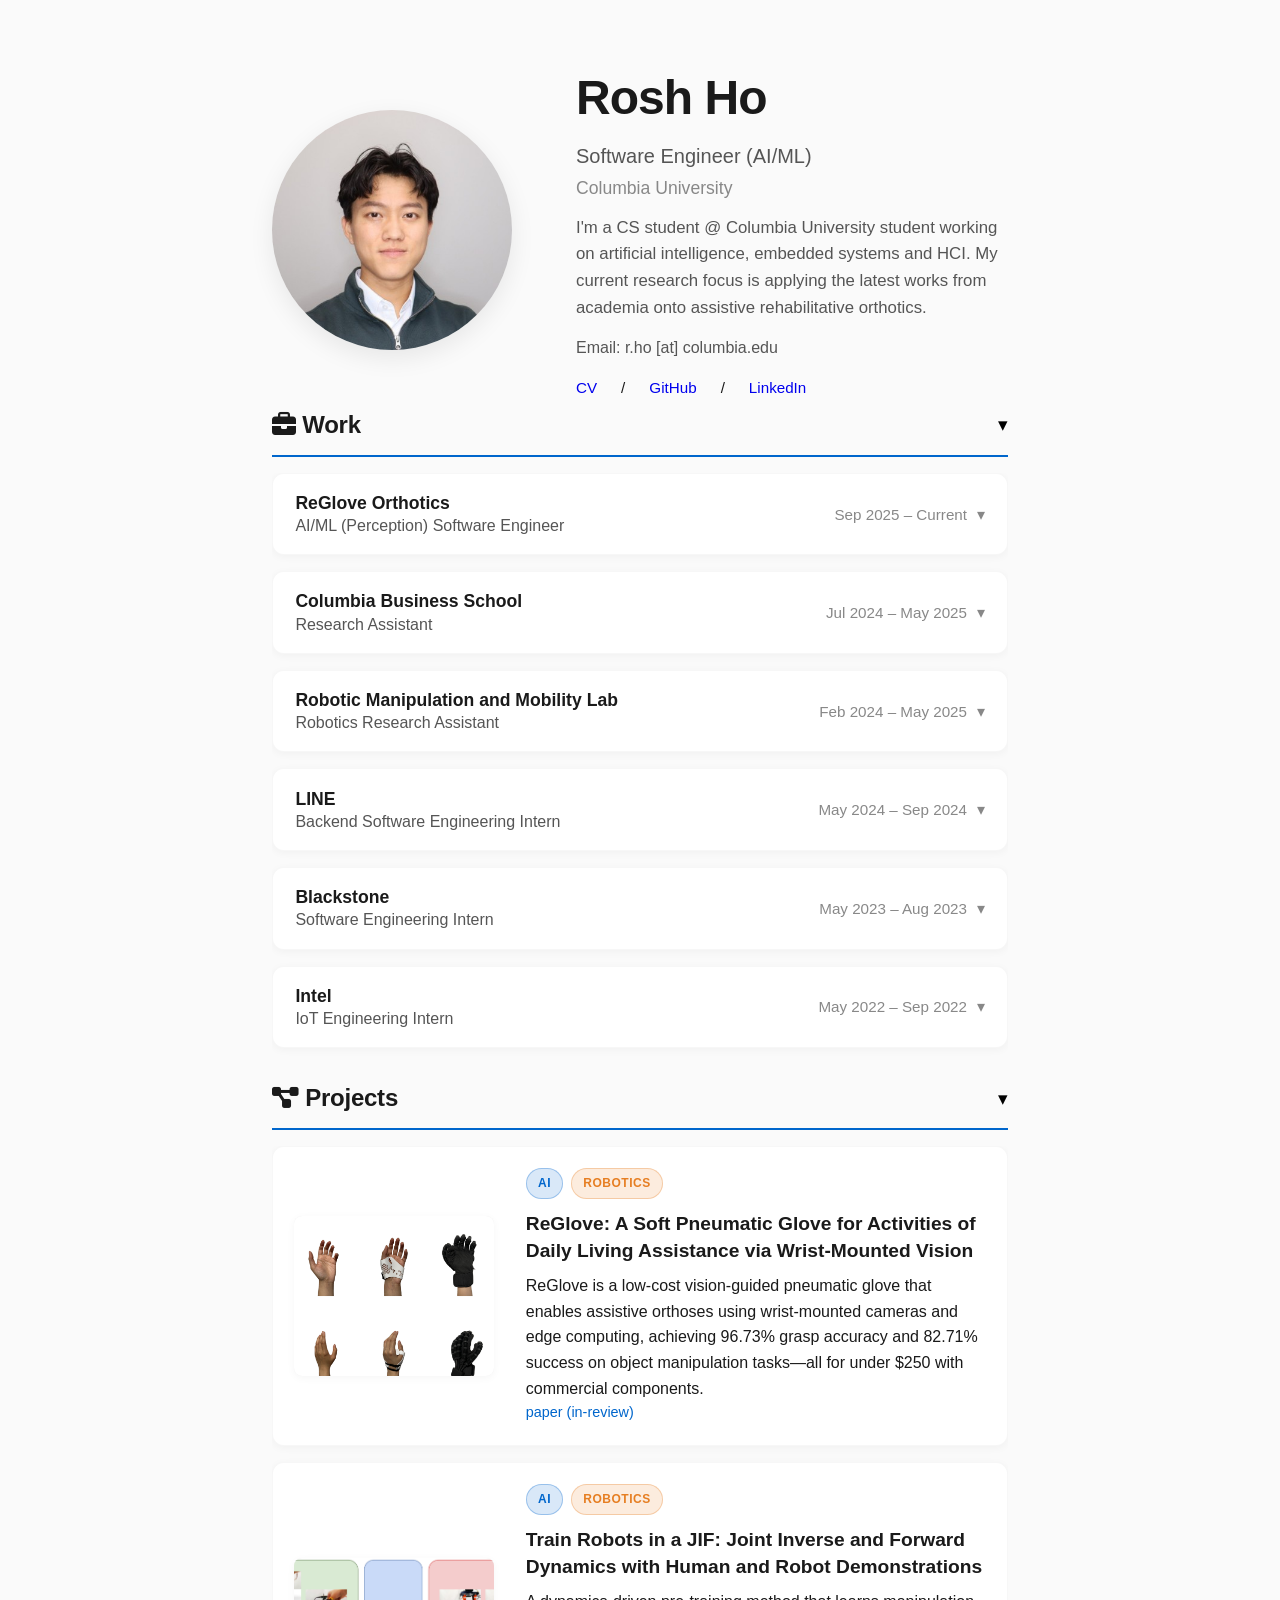
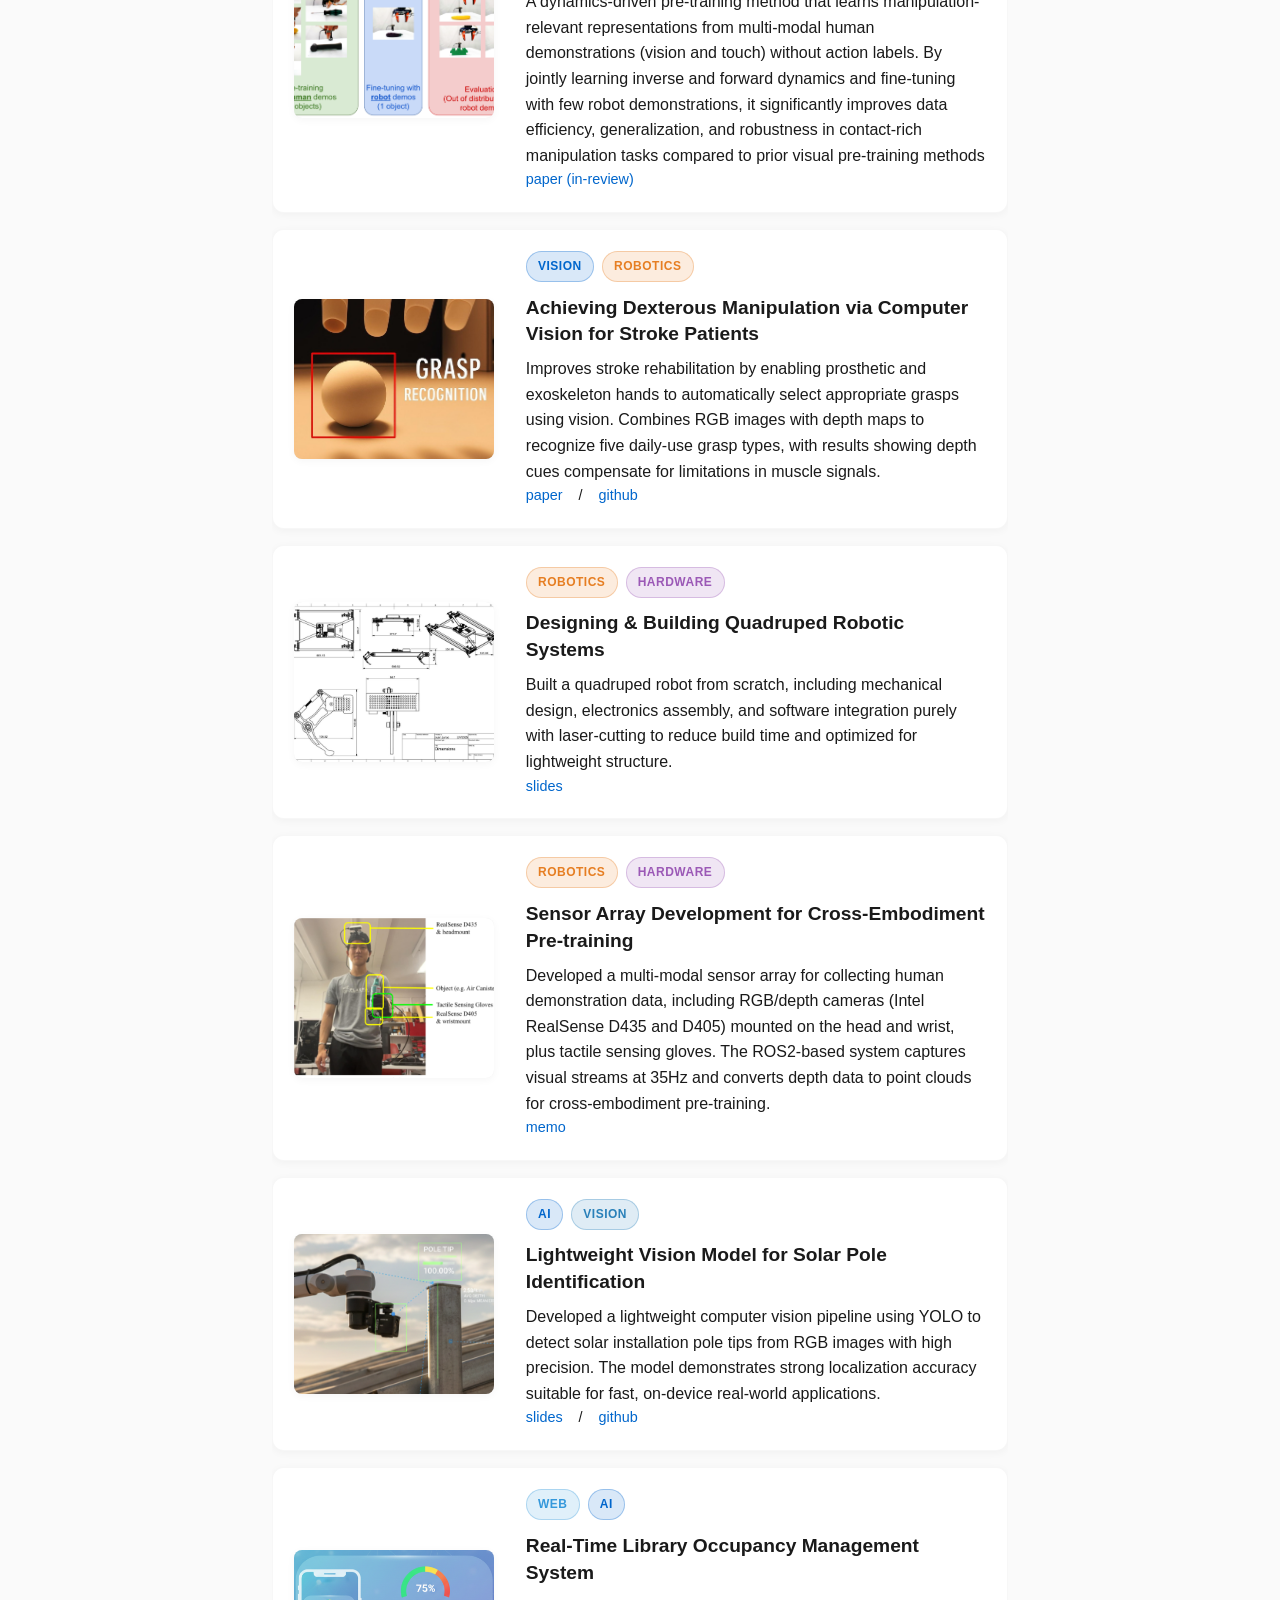
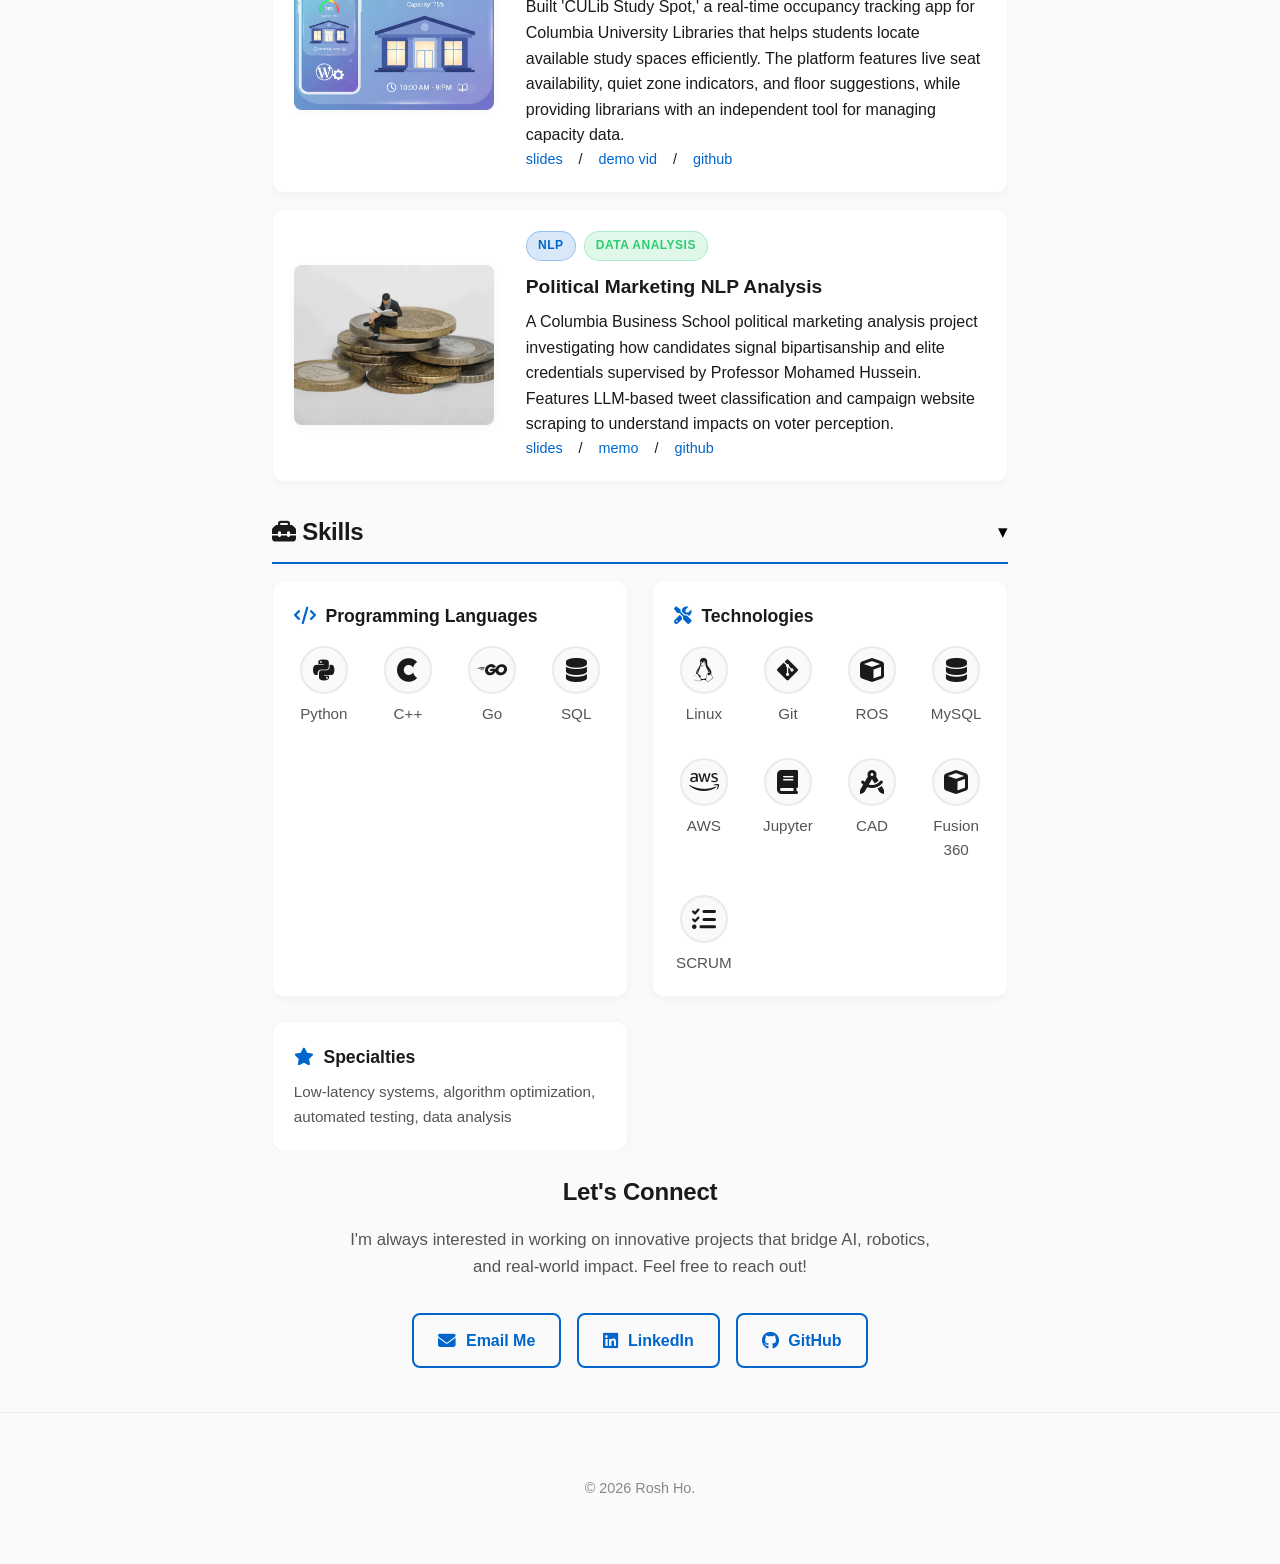
==== index.html @ d30ebdd4 "Fix: resume pdf update" ====
<!DOCTYPE html>
<html lang="en">
<head>
    <meta charset="UTF-8">
    <meta name="viewport" content="width=device-width, initial-scale=1.0">
    <meta name="description" content="Welcome to Rosh Ho's portfolio, featuring the latest AI, robotics, and software engineering projects, research, and publications.">
    <meta name="author" content="Rosh Ho">
    <meta name="date" content="2026-03-01" scheme="YYYY-MM-DD">
    <meta name="robots" content="index, follow">
    <meta property="og:type" content="website">
    <meta property="og:title" content="Rosh Ho | Portfolio">
    <meta property="og:description" content="Welcome to Rosh Ho's portfolio, featuring the latest AI, robotics, and software engineering projects, research, and publications.">
    <meta property="og:image" content="imgs/Rosh-Ho.jpg">
    <meta property="og:url" content="https://roshho.github.io/">
    <meta name="twitter:card" content="summary_large_image">
    <meta name="twitter:title" content="Rosh Ho | Portfolio">
    <meta name="twitter:description" content="Welcome to Rosh Ho's portfolio, featuring the latest AI, robotics, and software engineering projects, research, and publications.">
    <meta name="twitter:image" content="imgs/Rosh-Ho.jpg">
    <title>Rosh Ho</title>
    <link rel="icon" type="image/svg+xml" href="data:image/svg+xml,%3Csvg xmlns='http://www.w3.org/2000/svg' viewBox='0 0 64 64'%3E%3Ctext y='50' font-size='50'%3E%F0%9F%91%BE%3C/text%3E%3C/svg%3E">
    <link rel="stylesheet" href="https://cdnjs.cloudflare.com/ajax/libs/font-awesome/6.4.0/css/all.min.css">
    <link rel="stylesheet" href="styles.css">
</head>
<body>
	<!-- Todoo:
		- Add icon to browser tab
		- Make each section clickable and bring to the first link
		- add resume drop down section to the bottom or short resume section
		- Make sure it still looks good on half window
	-->
    <!-- Header / About Section -->
    <section class="header" id="about">
        <div class="container">
            <div class="profile-container">
                <div class="profile-image">
                    <!-- Replace with your own profile photo -->
                    <img src="imgs\Rosh-Ho.jpg" alt="Profile Photo of Rosh Ho">
                </div>
                <div class="profile-info">
                    <h1>Rosh Ho</h1>
                    <p class="title">Software Engineer (AI/ML)</p>
                    <p class="affiliation">Columbia University</p>
                    <p class="bio">
                        I'm a CS student @ Columbia University student working on artificial intelligence, embedded systems and HCI. 
                        My current research focus is applying the latest works from academia onto assistive rehabilitative orthotics. </p>
					<p class="contact-email">
						Email: r.ho [at] columbia.edu
                    </p>
                    <div class="contact-links">
                        <!-- Update with your actual email -->
                        <!-- <a href="mailto:r.ho@columbia.edu">Email</a> / -->
                        <a href="pdf/Rosh-Ho-Columbia.pdf" target="_blank">CV</a> /
                        <a href="https://www.github.com/roshho">GitHub</a> /
                        <a href="https://www.linkedin.com/in/roshho/">LinkedIn</a>
                    </div>
                </div>
            </div>
        </div>
    </section>

    <!-- Resume Section -->
    <section class="resume collapsible-section" id="resume" data-expanded="true">
        <div class="container">
            <button class="section-header" type="button" aria-expanded="true">
                <h2><i class="fas fa-briefcase"></i> Work</h2>
                <span class="section-chevron" aria-hidden="true">▾</span>
            </button>
            <div class="section-content">

            <div class="resume-item" data-expanded="false">
                <button class="resume-summary" type="button" aria-expanded="false">
                    <div class="resume-summary-left">
                        <h3>ReGlove Orthotics</h3>
                        <p class="job-title">AI/ML (Perception) Software Engineer</p>
                    </div>
                    <div class="resume-summary-right">
                        <span class="date-range">Sep 2025 – Current</span>
                        <span class="chevron" aria-hidden="true">▾</span>
                    </div>
                </button>
                <div class="resume-details" hidden>
                    <ul>
                        <li>Improved picking accuracy by 23% by developing a custom computer-vision architecture with channel separation for RGB-D depth processing and expanding the training dataset</li>
                        <li>Reduced labeling costs by $5,000 and accelerated turnaround time by developing a custom data-labeling wearable device</li>
                    </ul>
                </div>
            </div>

            <div class="resume-item" data-expanded="false">
                <button class="resume-summary" type="button" aria-expanded="false">
                    <div class="resume-summary-left">
                        <h3>Columbia Business School</h3>
                        <p class="job-title">Research Assistant</p>
                    </div>
                    <div class="resume-summary-right">
                        <span class="date-range">Jul 2024 – May 2025</span>
                        <span class="chevron" aria-hidden="true">▾</span>
                    </div>
                </button>
                <div class="resume-details" hidden>
                    <ul>
                        <li>Built production NLP pipeline processing 500K+ campaign messages daily using Python, spaCy, and AWS Lambda</li>
                        <li>Fine-tuned BERT models for political sentiment classification, achieving 15% accuracy improvement over baseline</li>
                    </ul>
                </div>
            </div>

            <div class="resume-item" data-expanded="false">
                <button class="resume-summary" type="button" aria-expanded="false">
                    <div class="resume-summary-left">
                        <h3>Robotic Manipulation and Mobility Lab</h3>
                        <p class="job-title">Robotics Research Assistant</p>
                    </div>
                    <div class="resume-summary-right">
                        <span class="date-range">Feb 2024 – May 2025</span>
                        <span class="chevron" aria-hidden="true">▾</span>
                    </div>
                </button>
                <div class="resume-details" hidden>
                    <ul>
                        <li>Developed robotics control modules in C++ and Python within ROS/Linux environment to translate human grasping patterns into real-time autonomous manipulation routines</li>
                        <li>Built modular data-collection systems that reduced preprocessing time by 40%, streamlining the mapping of human grasping patterns to robotic actuation</li>
                    </ul>
                </div>
            </div>

            <div class="resume-item" data-expanded="false">
                <button class="resume-summary" type="button" aria-expanded="false">
                    <div class="resume-summary-left">
                        <h3>LINE</h3>
                        <p class="job-title">Backend Software Engineering Intern</p>
                    </div>
                    <div class="resume-summary-right">
                        <span class="date-range">May 2024 – Sep 2024</span>
                        <span class="chevron" aria-hidden="true">▾</span>
                    </div>
                </button>
                <div class="resume-details" hidden>
                    <ul>
                        <li>Engineered high-performance backend for dynamic ad placement on streaming platforms using Go, AWS, and MySQL, reducing request latency by 23% in a latency-sensitive production environment</li>
                        <li>Designed and implemented automated unit-testing pipeline in Go, improving API reliability and scalability for a system serving millions of daily requests</li>
                    </ul>
                </div>
            </div>

            <div class="resume-item" data-expanded="false">
                <button class="resume-summary" type="button" aria-expanded="false">
                    <div class="resume-summary-left">
                        <h3>Blackstone</h3>
                        <p class="job-title">Software Engineering Intern</p>
                    </div>
                    <div class="resume-summary-right">
                        <span class="date-range">May 2023 – Aug 2023</span>
                        <span class="chevron" aria-hidden="true">▾</span>
                    </div>
                </button>
                <div class="resume-details" hidden>
                    <ul>
                        <li>Built a Python-based monitoring pipeline for simulated data center systems, applying AI-driven anomaly detection to sensor data (temperature, power, throughput)</li>
                        <li>Deployed results to a Grafana dashboard with Prometheus and automated weekly reporting using Airflow, improving operational insights and reducing manual analysis</li>
                    </ul>
                </div>
            </div>

            <div class="resume-item" data-expanded="false">
                <button class="resume-summary" type="button" aria-expanded="false">
                    <div class="resume-summary-left">
                        <h3>Intel</h3>
                        <p class="job-title">IoT Engineering Intern</p>
                    </div>
                    <div class="resume-summary-right">
                        <span class="date-range">May 2022 – Sep 2022</span>
                        <span class="chevron" aria-hidden="true">▾</span>
                    </div>
                </button>
                <div class="resume-details" hidden>
                    <ul>
                        <li>Deployed IoT-enabled streetlights, driving energy savings and cost reductions</li>
                        <li>Configured Intel hardware for Computex 2018 demos, showcasing advanced IoT solutions globally</li>
                    </ul>
                </div>
            </div>

            </div>
        </div>
    </section>

    <!-- Projects Section -->
    <section class="projects collapsible-section" id="projects" data-expanded="true">
        <div class="container">
            <button class="section-header" type="button" aria-expanded="true">
                <h2><i class="fas fa-diagram-project"></i> Projects</h2>
                <span class="section-chevron" aria-hidden="true">▾</span>
            </button>
            <div class="section-content">
            <div class="project" data-link="pdf\reglove-IEEE.pdf">
                <div class="project-image">
                    <img src="imgs\hand-brace-glove.jpg" alt="Variations of hardware braces for stroke rehab">
                </div>
                <div class="project-content">
                    <div class="project-badges">
                        <span class="badge badge-ai">AI</span>
                        <span class="badge badge-robotics">Robotics</span>
                    </div>
                    <h3> ReGlove: A Soft Pneumatic Glove for Activities of Daily Living Assistance via Wrist-Mounted Vision
					</h3>
					<p>
						ReGlove is a low-cost vision-guided pneumatic glove that enables assistive orthoses using wrist-mounted cameras and edge computing, achieving 96.73% grasp accuracy and 82.71% success on object manipulation tasks—all for under $250 with commercial components.
					</p>
                    <div class="project-links">
						<a href="pdf\reglove-IEEE.pdf">paper (in-review)</a> 
                    </div>
                </div>
            </div>

            <div class="project" data-link="pdf\JIF.pdf">
                <div class="project-image">
                    <img src="imgs\JIF.png" alt="Diagram of JIF framework for robot learning from human demonstrations">
                </div>
                <div class="project-content">
                    <div class="project-badges">
                        <span class="badge badge-ai">AI</span>
                        <span class="badge badge-robotics">Robotics</span>
                    </div>
                    <h3> Train Robots in a JIF: Joint Inverse and Forward Dynamics with Human and Robot Demonstrations
					</h3>
					<p>
						A dynamics-driven pre-training method that learns manipulation-relevant representations from multi-modal human demonstrations (vision and touch) without action labels. By jointly learning inverse and forward dynamics and fine-tuning with few robot demonstrations, it significantly improves data efficiency, generalization, and robustness in contact-rich manipulation tasks compared to prior visual pre-training methods
					</p>
                    <div class="project-links">
						<a href="pdf\JIF.pdf">paper (in-review)</a> 
                    </div>
                </div>
            </div>

            <div class="project" data-link="pdf\grasp-mapping-CV.pdf">
				<div class="project-image">
					<img src="imgs\grasp-example.jpeg" alt="Robotic hand hovering above object with grasp identified">
				</div>
				<div class="project-content">
					<div class="project-badges">
						<span class="badge badge-ai">Vision</span>
						<span class="badge badge-robotics">Robotics</span>
					</div>
					<h3>Achieving Dexterous Manipulation via Computer Vision for Stroke Patients</h3>
					<p>
						Improves stroke rehabilitation by enabling prosthetic and exoskeleton hands to automatically select appropriate grasps using vision. Combines RGB images with depth maps to recognize five daily-use grasp types, with results showing depth cues compensate for limitations in muscle signals.
					</p>
					<div class="project-links">
						<a href="pdf\grasp-mapping-CV.pdf">paper</a> /
						<a href="github.com/roshho/Depth-Aware-Grasp-Classification">github</a>
					</div>
				</div>
			</div>

            <div class="project" data-link="pdf\robotics-spot.pdf">
                <div class="project-image">
                    <img src="imgs\robot-dog-schematics.png" alt="Robot dog schematics">
                </div>
                <div class="project-content">
                    <div class="project-badges">
                        <span class="badge badge-robotics">Robotics</span>
                        <span class="badge badge-hardware">Hardware</span>
                    </div>
                    <h3> Designing & Building Quadruped Robotic Systems
					</h3>
					<p>
						Built a quadruped robot from scratch, including mechanical design, electronics assembly, and software integration purely with laser-cutting to reduce build time and optimized for lightweight structure.
					</p>
                    <div class="project-links">
						<a href="pdf\robotics-spot.pdf">slides</a> 
                    </div>
                </div>
            </div>

            <div class="project" data-link="pdf\ROAM-lab-memo.pdf">
                <div class="project-image">
                    <img src="imgs\Screenshot 2025-12-12 005014.png" alt="Image of data collection setup with depth camera headmounted and glove for data collection">
                </div>
                <div class="project-content">
                    <div class="project-badges">
                        <span class="badge badge-robotics">Robotics</span>
                        <span class="badge badge-hardware">Hardware</span>
                    </div>
                    <h3> Sensor Array Development for Cross-Embodiment Pre-training
					</h3>
                    <p>
						Developed a multi-modal sensor array for collecting human demonstration data, including RGB/depth cameras (Intel RealSense D435 and D405) mounted on the head and wrist, plus tactile sensing gloves. The ROS2-based system captures visual streams at 35Hz and converts depth data to point clouds for cross-embodiment pre-training.
                    </p>
                    <div class="project-links">
						<a href="pdf\ROAM-lab-memo.pdf">memo</a> 
                    </div>
                </div>
            </div>

            <div class="project" data-link="pdf\davis-mecha.pdf">
                <div class="project-image">
                    <img src="imgs\solar-installation.png" alt="Camera identifying insertion point of modular solar panel for insallation">
                </div>
                <div class="project-content">
                    <div class="project-badges">
                        <span class="badge badge-ai">AI</span>
                        <span class="badge badge-vision">Vision</span>
                    </div>
                    <h3> Lightweight Vision Model for Solar Pole Identification
					</h3>
                    <p>
						Developed a lightweight computer vision pipeline using YOLO to detect solar installation pole tips from RGB images with high precision. The model demonstrates strong localization accuracy suitable for fast, on-device real-world applications.
                    </p>
                    <div class="project-links">
						<a href="pdf\davis-mecha.pdf">slides</a> /
                        <a href="https://github.com/roshho/solar-panel-pole-tip-detection">github</a>
                    </div>
                </div>
            </div>

            <div class="project" data-link="pdf\CULib.pdf">
                <div class="project-image">
                    <img src="imgs\library-capacity.png" alt="Library Capacity Website Case Study">
                </div>
                <div class="project-content">
                    <div class="project-badges">
                        <span class="badge badge-web">Web</span>
                        <span class="badge badge-ai">AI</span>
                    </div>
                    <h3> Real-Time Library Occupancy Management System
					</h3>
                    <p>
						Built 'CULib Study Spot,' a real-time occupancy tracking app for Columbia University Libraries that helps students locate available study spaces efficiently. The platform features live seat availability, quiet zone indicators, and floor suggestions, while providing librarians with an independent tool for managing capacity data.
                    </p>
                    <div class="project-links">
						<a href="pdf\CULib.pdf">slides</a> /
						<a href="https://youtu.be/4l-oOLacSHw">demo vid</a> /
                        <a href="https://github.com/roshho/CU-at-Lib">github</a>
                    </div>
                </div>
            </div>

            <div class="project" data-link="pdf\CBS\CBS-final-presentation.pdf">
				<div class="project-image">
                    <img src="imgs\man-sitting-on-coins.png" alt="Miniature man sitting on coins">
                </div>
                <div class="project-content">
                    <div class="project-badges">
                        <span class="badge badge-ai">NLP</span>
                        <span class="badge badge-data">Data Analysis</span>
                    </div>
                    <h3>Political Marketing NLP Analysis</h3>
                    <p>
                        A Columbia Business School political marketing analysis project investigating how candidates signal bipartisanship and elite credentials supervised by Professor Mohamed Hussein. Features LLM-based tweet classification and campaign website scraping to understand impacts on voter perception. 
                    </p>
                    <div class="project-links">
                        <a href="pdf\CBS\CBS-final-presentation.pdf">slides</a> /
						<a href="pdf\CBS\CBS-memo.pdf">memo</a> /
                        <a href="https://github.com/roshho/political-marketing-analysis">github</a>
                    </div>
                </div>
            </div>


            </div>
        </div>
    </section>

    <!-- Skills Section -->
    <section class="skills collapsible-section" id="skills" data-expanded="true">
        <div class="container">
            <button class="section-header" type="button" aria-expanded="true">
                <h2><i class="fas fa-toolbox"></i> Skills</h2>
                <span class="section-chevron" aria-hidden="true">▾</span>
            </button>
            <div class="section-content">
            <div class="skills-grid">
                <div class="skill-category">
                    <h3><i class="fas fa-code"></i> Programming Languages</h3>
                    <div class="skill-icons">
                        <div class="skill-icon-wrapper">
                            <span class="skill-icon" title="Python"><i class="fab fa-python"></i></span>
                            <p class="skill-label">Python</p>
                        </div>
                        <div class="skill-icon-wrapper">
                            <span class="skill-icon" title="C++"><i class="fab fa-cuttlefish"></i></span>
                            <p class="skill-label">C++</p>
                        </div>
                        <div class="skill-icon-wrapper">
                            <span class="skill-icon" title="Go"><i class="fab fa-golang"></i></span>
                            <p class="skill-label">Go</p>
                        </div>
                        <div class="skill-icon-wrapper">
                            <span class="skill-icon" title="SQL"><i class="fas fa-database"></i></span>
                            <p class="skill-label">SQL</p>
                        </div>
                    </div>
                </div>
                <div class="skill-category">
                    <h3><i class="fas fa-tools"></i> Technologies</h3>
                    <div class="skill-icons">
                        <div class="skill-icon-wrapper">
                            <span class="skill-icon" title="Linux"><i class="fab fa-linux"></i></span>
                            <p class="skill-label">Linux</p>
                        </div>
                        <div class="skill-icon-wrapper">
                            <span class="skill-icon" title="Git"><i class="fab fa-git-alt"></i></span>
                            <p class="skill-label">Git</p>
                        </div>
                        <div class="skill-icon-wrapper">
                            <span class="skill-icon" title="ROS"><i class="fas fa-cube"></i></span>
                            <p class="skill-label">ROS</p>
                        </div>
                        <div class="skill-icon-wrapper">
                            <span class="skill-icon" title="MySQL"><i class="fas fa-database"></i></span>
                            <p class="skill-label">MySQL</p>
                        </div>
                        <div class="skill-icon-wrapper">
                            <span class="skill-icon" title="AWS"><i class="fab fa-aws"></i></span>
                            <p class="skill-label">AWS</p>
                        </div>
                        <div class="skill-icon-wrapper">
                            <span class="skill-icon" title="Jupyter"><i class="fas fa-book"></i></span>
                            <p class="skill-label">Jupyter</p>
                        </div>
                        <div class="skill-icon-wrapper">
                            <span class="skill-icon" title="CAD"><i class="fas fa-drafting-compass"></i></span>
                            <p class="skill-label">CAD</p>
                        </div>
                        <div class="skill-icon-wrapper">
                            <span class="skill-icon" title="Fusion 360"><i class="fas fa-cube"></i></span>
                            <p class="skill-label">Fusion 360</p>
                        </div>
                        <div class="skill-icon-wrapper">
                            <span class="skill-icon" title="SCRUM"><i class="fas fa-tasks"></i></span>
                            <p class="skill-label">SCRUM</p>
                        </div>
                    </div>
                </div>
                <div class="skill-category">
                    <h3><i class="fas fa-star"></i> Specialties</h3>
                    <p>Low-latency systems, algorithm optimization, automated testing, data analysis</p>
                </div>
            </div>
            </div>
        </div>
    </section>

    <!-- Contact Section -->
    <section class="contact" id="contact">
        <div class="container">
            <div class="contact-content">
                <h2>Let's Connect</h2>
                <p>I'm always interested in working on innovative projects that bridge AI, robotics, and real-world impact. Feel free to reach out!</p>
                <div class="contact-links-cta">
                    <a href="mailto:r.ho@columbia.edu" class="cta-button cta-secondary">
                        <i class="fas fa-envelope"></i> Email Me
                    </a>
                    <a href="https://www.linkedin.com/in/roshho/" target="_blank" class="cta-button cta-secondary">
                        <i class="fab fa-linkedin"></i> LinkedIn
                    </a>
                    <a href="https://www.github.com/roshho" target="_blank" class="cta-button cta-secondary">
                        <i class="fab fa-github"></i> GitHub
                    </a>
                </div>
            </div>
        </div>
    </section>

    <!-- Footer -->
    <footer>
        <div class="container">
            <p>© 2026 Rosh Ho.</p>
        </div>
    </footer>

    <script src="script.js"></script>
</body>
</html>
---- styles.css ----
/* Reset and Base Styles */
* {
    margin: 0;
    padding: 0;
    box-sizing: border-box;
}

img {
    max-width: 100%;
    height: auto;
    display: block;
}

:root {
    --bg-color: #fafafa;           /* Slightly off-white for depth */
    --card-bg: #ffffff;            /* Pure white for cards */
    --text-primary: #1a1a1a;       /* Darker, sharper text */
    --text-secondary: #555555;     /* Softer secondary text */
    --text-light: #888888;         /* Meta text */
    --accent-color: #0066cc;       /* Vibrant professional blue */
    --border-color: #eaeaea;       /* Subtle borders */
    --shadow-sm: 0 2px 8px rgba(0,0,0,0.04);
    --shadow-md: 0 8px 24px rgba(0,0,0,0.08);
    --transition-base: all 0.3s cubic-bezier(0.25, 0.8, 0.25, 1);
}

html {
    scroll-behavior: smooth;
}

body {
    font-family: -apple-system, BlinkMacSystemFont, 'Segoe UI', Roboto, 'Helvetica Neue', Arial, sans-serif;
    line-height: 1.6;
    color: var(--text-primary);
    background: var(--bg-color);
    font-size: 16px;
    -webkit-font-smoothing: antialiased;
    -moz-osx-font-smoothing: grayscale;
}

.container {
    max-width: 800px; /* Slightly narrower for better readability */
    margin: 0 auto;
    padding: 0 2rem;
}

/* Animations */
@keyframes fadeInUp {
    from {
        opacity: 0;
        transform: translateY(20px);
    }
    to {
        opacity: 1;
        transform: translateY(0);
    }
}

.fade-in {
    animation: fadeInUp 0.8s cubic-bezier(0.2, 0.8, 0.2, 1) forwards;
    opacity: 0; /* Start hidden */
}

/* Stagger animations for sections */
.header { animation-delay: 0.1s; }
.publications { animation-delay: 0.3s; }
.projects { animation-delay: 0.5s; }
.news { animation-delay: 0.7s; }

/* Header / About Section */
.header {
    padding: 60px 0 0px;
    background: var(--bg-color);
}

.profile-container {
    display: flex;
    gap: 4rem;
    align-items: center;
}

.profile-image {
    flex-shrink: 0;
    position: relative;
}

.profile-image img {
    width: 240px;
    height: 240px;
    border-radius: 50%;
    object-fit: cover;
    box-shadow: var(--shadow-md);
    transition: var(--transition-base);
}

.profile-image img:hover {
    transform: scale(1.05);
    box-shadow: 0 12px 30px rgba(0,0,0,0.12);
}

.profile-info {
    flex: 1;
}

.profile-info h1 {
    font-size: 3rem;
    font-weight: 700;
    margin-bottom: 0.2rem;
    color: var(--text-primary);
    letter-spacing: -0.02em;
}

.profile-info .title {
    font-size: 1.25rem;
    color: var(--text-secondary);
    margin-bottom: 0.1rem;
    font-weight: 500;
}

.profile-info .affiliation {
    font-size: 1.1rem;
    color: var(--text-light);
    margin-bottom: 0.8rem;
}

.profile-info .bio {
    font-size: 1.05rem;
    line-height: 1.6;
    color: var(--text-secondary);
    margin-bottom: 0.8rem;
    max-width: 600px;
}

.profile-info .contact-email {
    font-size: 1rem;
    color: var(--text-secondary);
    margin-bottom: 1rem;
}

.contact-links {
    display: flex;
    gap: 1.5rem;
    font-size: 0.95rem;
    font-weight: 500;
}

.contact-links a {
    /* color: var(--text-primary); */
    text-decoration: none;
    position: relative;
    transition: var(--transition-base);
}

.contact-links a::after {
    content: '';
    position: absolute;
    width: 100%;
    height: 1px;
    bottom: -2px;
    left: 0;
    background-color: var(--text-primary);
    transform: scaleX(0);
    transform-origin: bottom right;
    transition: transform 0.3s ease-out;
}

.contact-links a:hover::after {
    transform: scaleX(1);
    transform-origin: bottom left;
}

.contact-links a:hover {
    color: var(--accent-color);
}

.contact-links a:hover::after {
    background-color: var(--accent-color);
}


/* Section Styles */
section {
    padding: 10px 0;
}

section h2 {
    font-size: 1.5rem;
    font-weight: 600;
    margin-bottom: 0.7rem;
    color: var(--text-primary);
    letter-spacing: -0.01em;
    position: relative;
    display: inline-block;
}

/* Collapsible Sections */
.collapsible-section {
    transition: var(--transition-base);
}

.section-header {
    width: 100%;
    background: transparent;
    border: none;
    padding: 0 0 1rem 0;
    display: flex;
    align-items: center;
    justify-content: space-between;
    gap: 1rem;
    cursor: pointer;
    text-align: left;
    font-family: inherit;
    margin-bottom: 1rem;
    border-bottom: 2px solid var(--accent-color);
    transition: var(--transition-base);
}

.section-header:hover {
    padding-left: 0.5rem;
}

.section-header:focus {
    outline: 2px solid var(--accent-color);
    outline-offset: 2px;
}

.section-header h2 {
    margin-bottom: 0;
}

.section-chevron {
    font-size: 1.2rem;
    flex-shrink: 0;
    transition: transform 0.3s ease;
}

.collapsible-section[data-expanded="false"] .section-chevron {
    transform: rotate(-90deg);
}

.section-content {
    overflow: hidden;
    transition: all 0.3s ease;
}

.collapsible-section[data-expanded="false"] .section-content {
    display: none;
}

/* Card Styles for Publications & Projects */
.publication, .project {
    background: var(--card-bg);
    padding: 1.3rem;
    border-radius: 12px;
    margin-bottom: 1rem;
    box-shadow: var(--shadow-sm);
    border: 1px solid rgba(0,0,0,0.03);
    transition: var(--transition-base);
}

.publication:hover, .project:hover {
    transform: translateY(-4px);
    box-shadow: var(--shadow-md);
}

.pub-title, .project h3 {
    font-size: 1.2rem;
    font-weight: 600;
    color: var(--text-primary);
    margin-bottom: 0.5rem;
    line-height: 1.4;
}

.pub-authors {
    font-size: 1rem;
    color: var(--text-secondary);
    margin-bottom: 0.5rem;
}

.pub-venue {
    font-size: 0.9rem;
    color: var(--text-light);
    font-style: italic;
    margin-bottom: 1rem;
    display: inline-block;
    background: #f0f0f0;
    padding: 2px 8px;
    border-radius: 4px;
}

.pub-links, .project-links {
    font-size: 0.9rem;
    display: flex;
    gap: 1rem;
}

.pub-links a, .project-links a {
    color: var(--accent-color);
    text-decoration: none;
    font-weight: 500;
    transition: opacity 0.2s;
}

.pub-links a:hover, .project-links a:hover {
    opacity: 0.7;
    text-decoration: none;
}

/* News Section */
.news-list {
    list-style: none;
}

.news-list li {
    margin-bottom: 1rem;
    font-size: 1rem;
    color: var(--text-secondary);
    display: flex;
    gap: 1rem;
}

.news-list li strong {
    color: var(--text-primary);
    min-width: 100px;
}

/* Footer */
footer {
    padding: 4rem 0;
    text-align: center;
    color: var(--text-light);
    font-size: 0.9rem;
    border-top: 1px solid var(--border-color);
    margin-top: 2rem;
}

/* Contact Section */
.contact {
    padding: 0.75rem 0;
    margin: 0;
}

.contact-content {
    text-align: center;
}

.contact-content h2 {
    color: var(--text-primary);
    margin-bottom: 1rem;
}

.contact-content p {
    font-size: 1.05rem;
    color: var(--text-secondary);
    margin-bottom: 2rem;
    max-width: 600px;
    margin-left: auto;
    margin-right: auto;
}

.contact-links-cta {
    display: flex;
    gap: 1rem;
    justify-content: center;
    flex-wrap: wrap;
}

.cta-button {
    display: inline-flex;
    align-items: center;
    gap: 0.6rem;
    padding: 0.8rem 1.5rem;
    background: var(--accent-color);
    color: white;
    text-decoration: none;
    border-radius: 8px;
    font-weight: 600;
    transition: var(--transition-base);
    border: 2px solid var(--accent-color);
}

.cta-button:hover {
    transform: translateY(-2px);
    box-shadow: 0 8px 20px rgba(0, 102, 204, 0.3);
}

.cta-button i {
    font-size: 1.1rem;
}

.cta-secondary {
    background: transparent;
    color: var(--accent-color);
}

.cta-secondary:hover {
    background: var(--accent-color);
    color: white;
}

/* Responsive Design */
@media (max-width: 768px) {
    .header {
        padding: 60px 0 40px;
    }

    .profile-container {
        flex-direction: column;
        gap: 2rem;
        text-align: center;
    }

    .profile-info h1 {
        font-size: 2.5rem;
    }

    .contact-links {
        justify-content: center;
    }
    
    .profile-info .bio {
        margin: 0 auto 2rem;
    }
}

/* Scroll Animation Classes */
.reveal-on-scroll {
    opacity: 0;
    transform: translateY(30px);
    transition: all 0.8s cubic-bezier(0.2, 0.8, 0.2, 1);
}

.reveal-on-scroll.is-visible {
    opacity: 1;
    transform: translateY(0);
}


/* Project Specific Styles */
.project {
    display: flex;
    gap: 2rem;
    align-items: center;
    cursor: pointer;
    transition: var(--transition-base);
}

.project:hover {
    transform: translateY(-6px);
}

.project:focus {
    outline: 2px solid var(--accent-color);
    outline-offset: 2px;
}

.project-image {
	width: 200px;
    min-width: 200px;
    max-width: 200px;
	height: 160px;   /* Fixed height - maintains 5:4 ratio */
	border-radius: 8px;
	overflow: hidden;
	box-shadow: var(--shadow-sm);
	background-color: #f0f0f0; /* Placeholder background */
}

.project-image img {
	width: 100%;
	height: 100%;
	object-fit: cover; /* Crop to fit */
	transition: transform 0.5s ease;
}

.project:hover .project-image img {
	transform: scale(1.08); /* Enhanced zoom on hover */
}

.project-content {
    flex: 1;
}

/* Project Badges */
.project-badges {
    display: flex;
    gap: 0.5rem;
    margin-bottom: 0.8rem;
    flex-wrap: wrap;
}

.badge {
    display: inline-block;
    padding: 0.3rem 0.7rem;
    border-radius: 20px;
    font-size: 0.75rem;
    font-weight: 600;
    text-transform: uppercase;
    letter-spacing: 0.5px;
}

.badge-ai {
    background: rgba(0, 102, 204, 0.15);
    color: #0066cc;
    border: 1px solid rgba(0, 102, 204, 0.3);
}

.badge-robotics {
    background: rgba(230, 126, 34, 0.15);
    color: #e67e22;
    border: 1px solid rgba(230, 126, 34, 0.3);
}

.badge-hardware {
    background: rgba(155, 89, 182, 0.15);
    color: #9b59b6;
    border: 1px solid rgba(155, 89, 182, 0.3);
}

.badge-web {
    background: rgba(52, 152, 219, 0.15);
    color: #3498db;
    border: 1px solid rgba(52, 152, 219, 0.3);
}

.badge-vision {
    background: rgba(41, 128, 185, 0.15);
    color: #2980b9;
    border: 1px solid rgba(41, 128, 185, 0.3);
}

.badge-data {
    background: rgba(46, 204, 113, 0.15);
    color: #2ecc71;
    border: 1px solid rgba(46, 204, 113, 0.3);
}

/* Responsive adjustments for projects */
@media (max-width: 768px) {
    .project {
        flex-direction: column;
    }
    
    .project-image {
        width: 100%;
        height: 200px;
        flex: none;
        margin-bottom: 1rem;
    }
}

/* Skills Section */
.skills-grid {
    display: grid;
    grid-template-columns: repeat(auto-fit, minmax(250px, 1fr));
    gap: 1.5rem;
}

.skill-category {
    background: var(--card-bg);
    padding: 1.3rem;
    border-radius: 12px;
    box-shadow: var(--shadow-sm);
    border: 1px solid rgba(0,0,0,0.03);
    transition: var(--transition-base);
}

.skill-category:hover {
    transform: translateY(-4px);
    box-shadow: var(--shadow-md);
}

.skill-category h3 {
    font-size: 1.1rem;
    font-weight: 600;
    color: var(--text-primary);
    margin-bottom: 0.6rem;
    display: flex;
    align-items: center;
    gap: 0.6rem;
}

.skill-category h3 i {
    color: var(--accent-color);
}

.skill-category p {
    font-size: 0.95rem;
    color: var(--text-secondary);
    line-height: 1.6;
}

/* Skill Icons */
.skill-icons {
    display: grid;
    grid-template-columns: repeat(4, 1fr);
    gap: 2rem 1.5rem;
    margin-top: 1rem;
}

.skill-icon-wrapper {
    display: flex;
    flex-direction: column;
    align-items: center;
    gap: 0.5rem;
}

.skill-icon {
    display: inline-flex;
    align-items: center;
    justify-content: center;
    width: 3rem;
    height: 3rem;
    border-radius: 50%;
    background: var(--bg-color);
    border: 2px solid var(--border-color);
    transition: var(--transition-base);
    cursor: help;
    position: relative;
}

.skill-icon:hover {
    background: var(--accent-color);
    color: white;
    border-color: var(--accent-color);
    transform: translateY(-4px);
    box-shadow: var(--shadow-md);
}

.skill-icon i {
    font-size: 1.5rem;
}

.skill-label {
    font-size: 0.85rem;
    color: var(--text-secondary);
    text-align: center;
    margin: 0;
    font-weight: 500;
}

/* Resume Section */
.resume-item {
    background: var(--card-bg);
    border-radius: 12px;
    box-shadow: var(--shadow-sm);
    border: 1px solid rgba(0,0,0,0.03);
    margin-bottom: 1rem;
    overflow: hidden;
    transition: var(--transition-base);
}

.resume-item:hover {
    transform: translateY(-2px);
    box-shadow: var(--shadow-md);
}

.resume-summary {
    width: 100%;
    background: transparent;
    border: none;
    padding: 1.2rem 1.4rem;
    display: flex;
    align-items: center;
    justify-content: space-between;
    gap: 1.5rem;
    cursor: pointer;
    text-align: left;
}

.resume-summary:focus {
    outline: 2px solid var(--accent-color);
    outline-offset: -2px;
}

.resume-summary-left h3 {
    font-size: 1.1rem;
    font-weight: 600;
    color: var(--text-primary);
    margin-bottom: 0.2rem;
}

.resume-summary-left .job-title {
    font-size: 1rem;
    color: var(--text-secondary);
}

.resume-summary-right {
    display: flex;
    align-items: center;
    gap: 0.6rem;
    font-size: 0.95rem;
    color: var(--text-light);
    white-space: nowrap;
}

.resume-summary .chevron {
    transition: transform 0.2s ease;
    font-size: 1rem;
}

.resume-item[data-expanded="true"] .chevron {
    transform: rotate(180deg);
}

.resume-details {
    padding: 0 1.4rem 1.2rem;
    color: var(--text-secondary);
}

.resume-details ul {
    margin-left: 1.1rem;
}

.resume-details li {
    margin-bottom: 0.5rem;
}

@media (max-width: 768px) {
    .resume-summary {
        flex-direction: column;
        align-items: flex-start;
    }

    .resume-summary-right {
        white-space: normal;
    }
}
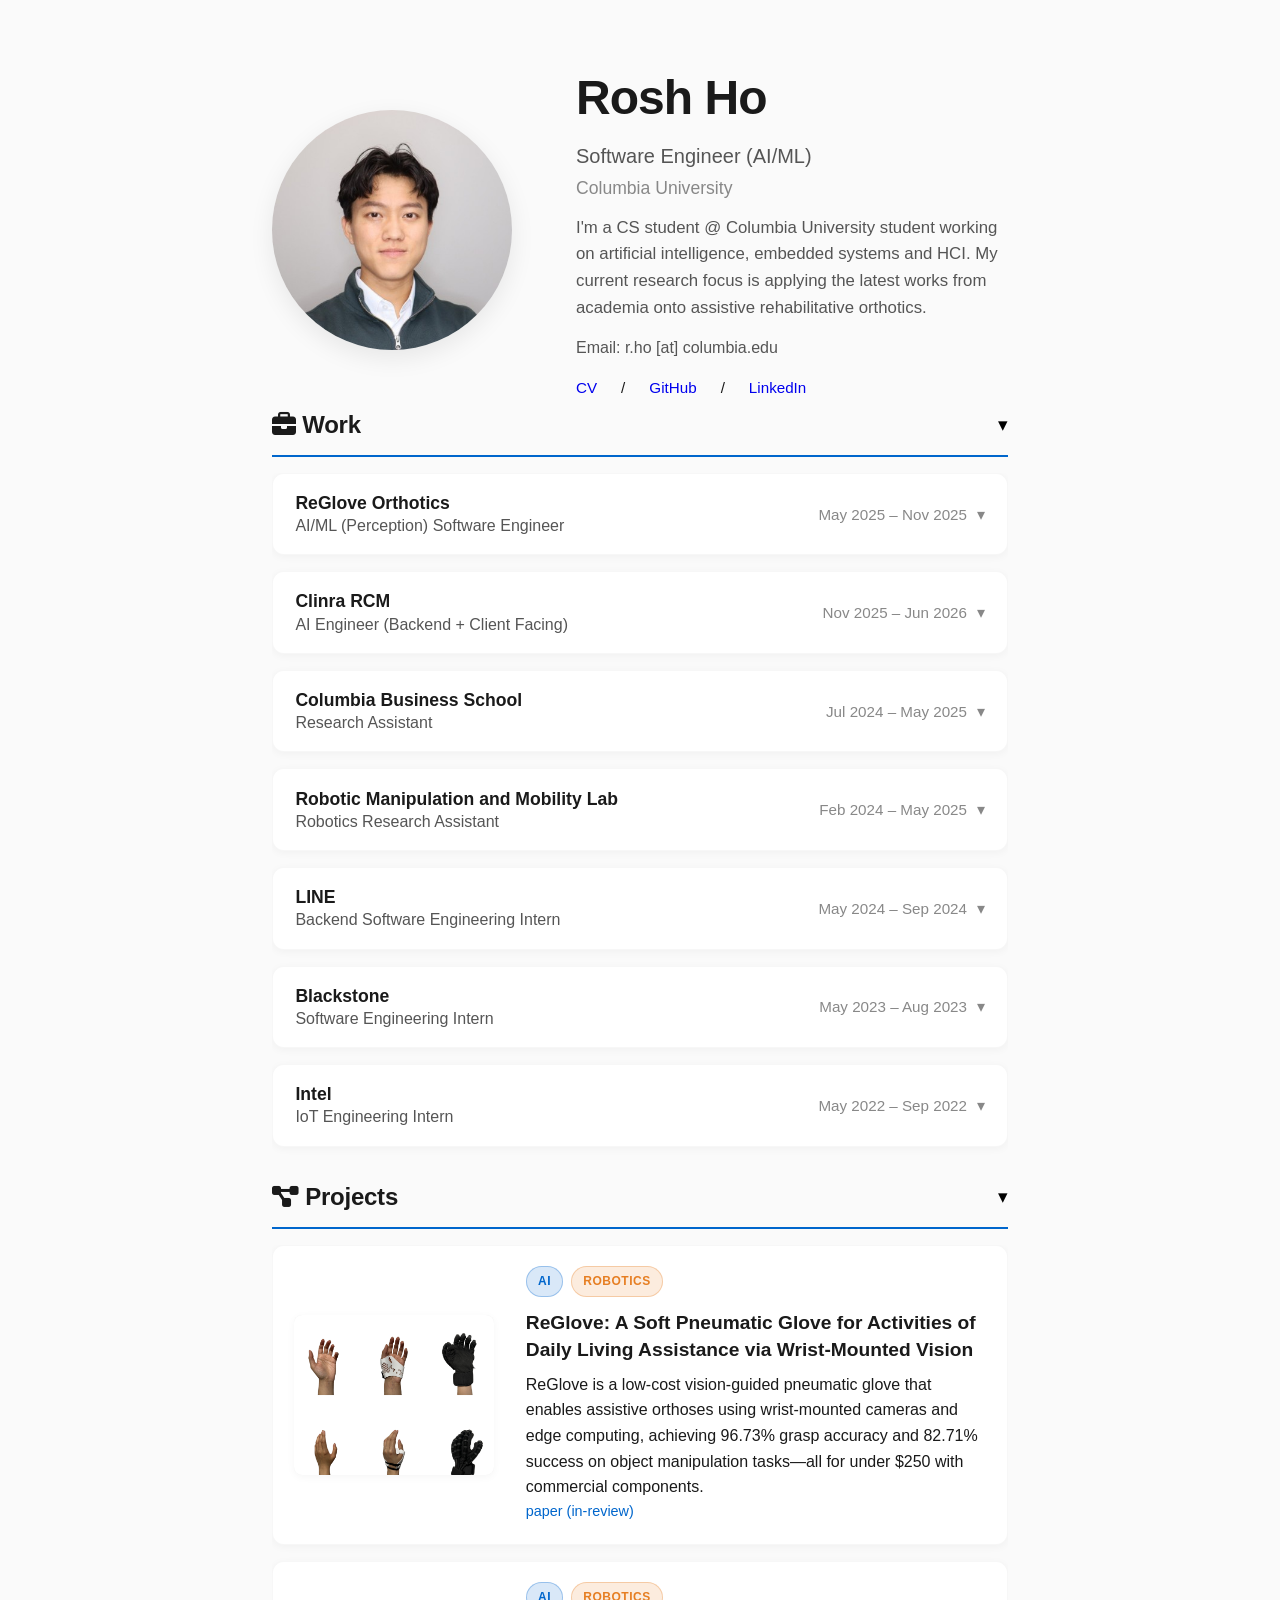
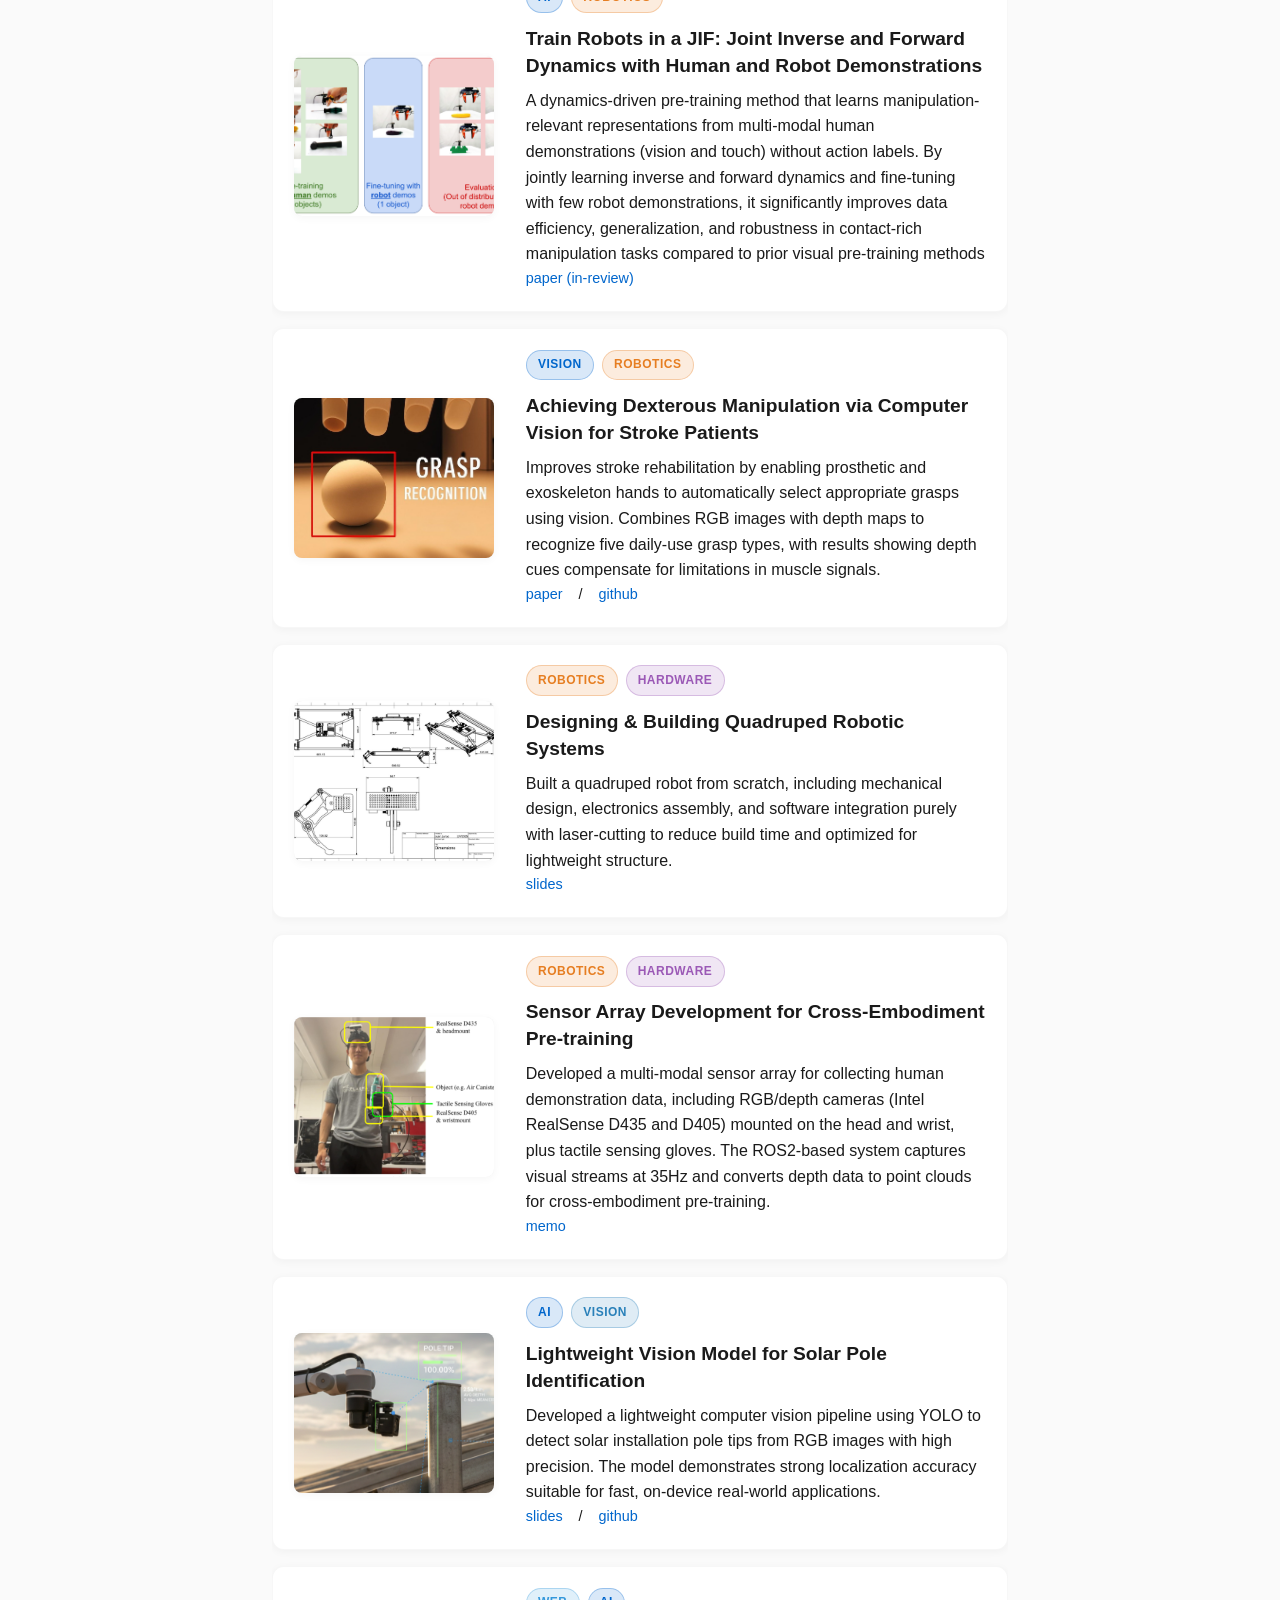
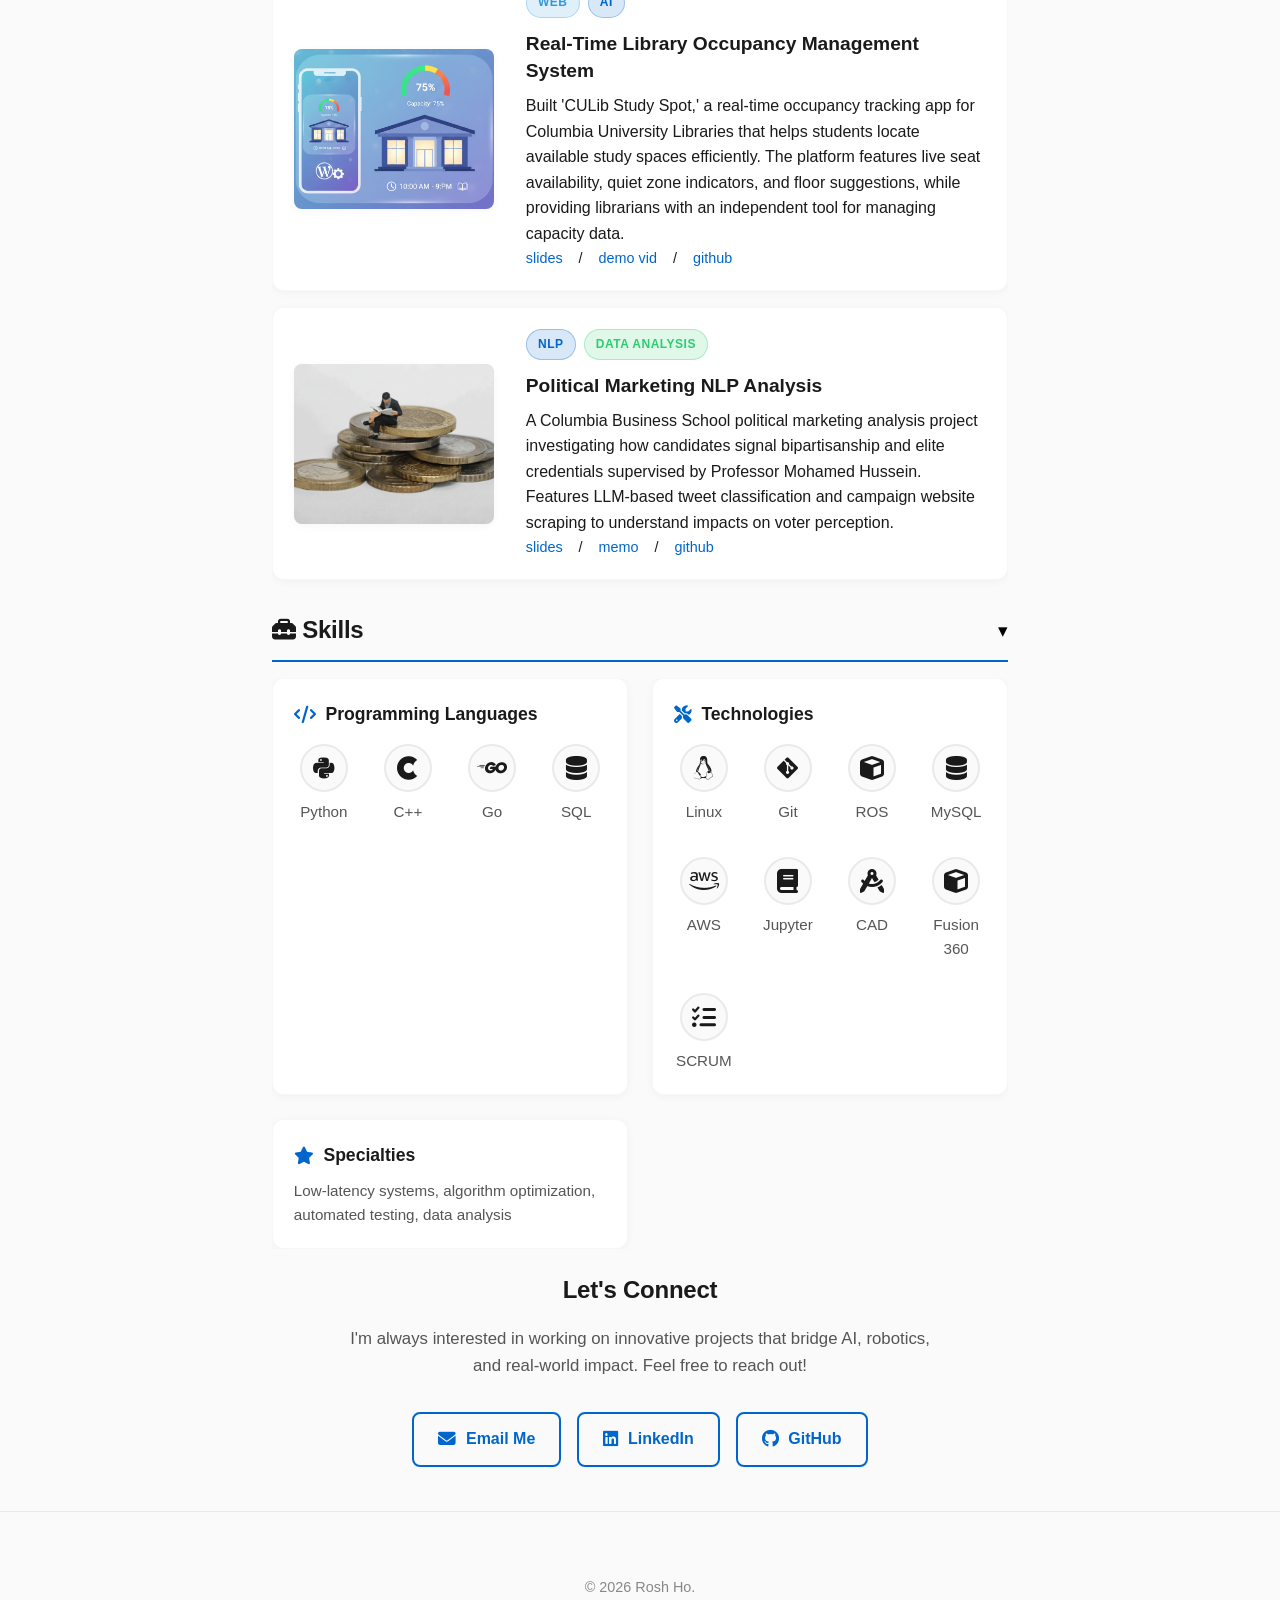
==== commit c916dc9a: "Feat: Clinra experience added" ====
--- a/index.html
+++ b/index.html
@@ -74,7 +74,7 @@
                         <p class="job-title">AI/ML (Perception) Software Engineer</p>
                     </div>
                     <div class="resume-summary-right">
-                        <span class="date-range">Sep 2025 – Current</span>
+                        <span class="date-range">May 2025 – Nov 2025</span>
                         <span class="chevron" aria-hidden="true">▾</span>
                     </div>
                 </button>
@@ -82,6 +82,26 @@
                     <ul>
                         <li>Improved picking accuracy by 23% by developing a custom computer-vision architecture with channel separation for RGB-D depth processing and expanding the training dataset</li>
                         <li>Reduced labeling costs by $5,000 and accelerated turnaround time by developing a custom data-labeling wearable device</li>
+                    </ul>
+                </div>
+            </div>
+
+            <div class="resume-item" data-expanded="false">
+                <button class="resume-summary" type="button" aria-expanded="false">
+                    <div class="resume-summary-left">
+                        <h3>Clinra RCM</h3>
+                        <p class="job-title">AI Engineer (Backend + Client Facing)</p>
+                    </div>
+                    <div class="resume-summary-right">
+                        <span class="date-range">Nov 2025 – Jun 2026</span>
+                        <span class="chevron" aria-hidden="true">▾</span>
+                    </div>
+                </button>
+                <div class="resume-details" hidden>
+                    <ul>
+                        <li>Built a two-stage Medicare claim denial prediction pipeline using XGBoost and a deterministic rules engine over CMS claims data, achieving 74% PR-AUC and 62% F1 across a 12-provider pilot reducing avoidable denials by 18%</li>
+                        <li>Engineered a RAG-based appeal generation system using Amazon Nova over CMS LCD/NCD policy documents, with prompt guardrails and post-generation scrubbing, reducing appeal drafting time by 40% across a 2 client-facing pilot</li>
+                        <li>Contributed to production React + Next.js frontend for Medicare revenue cycle platform, implementing role-based dashboard rendering for physician and RCM analyst personas with real-time denial risk visualizations via Recharts and D3.js</li>
                     </ul>
                 </div>
             </div>
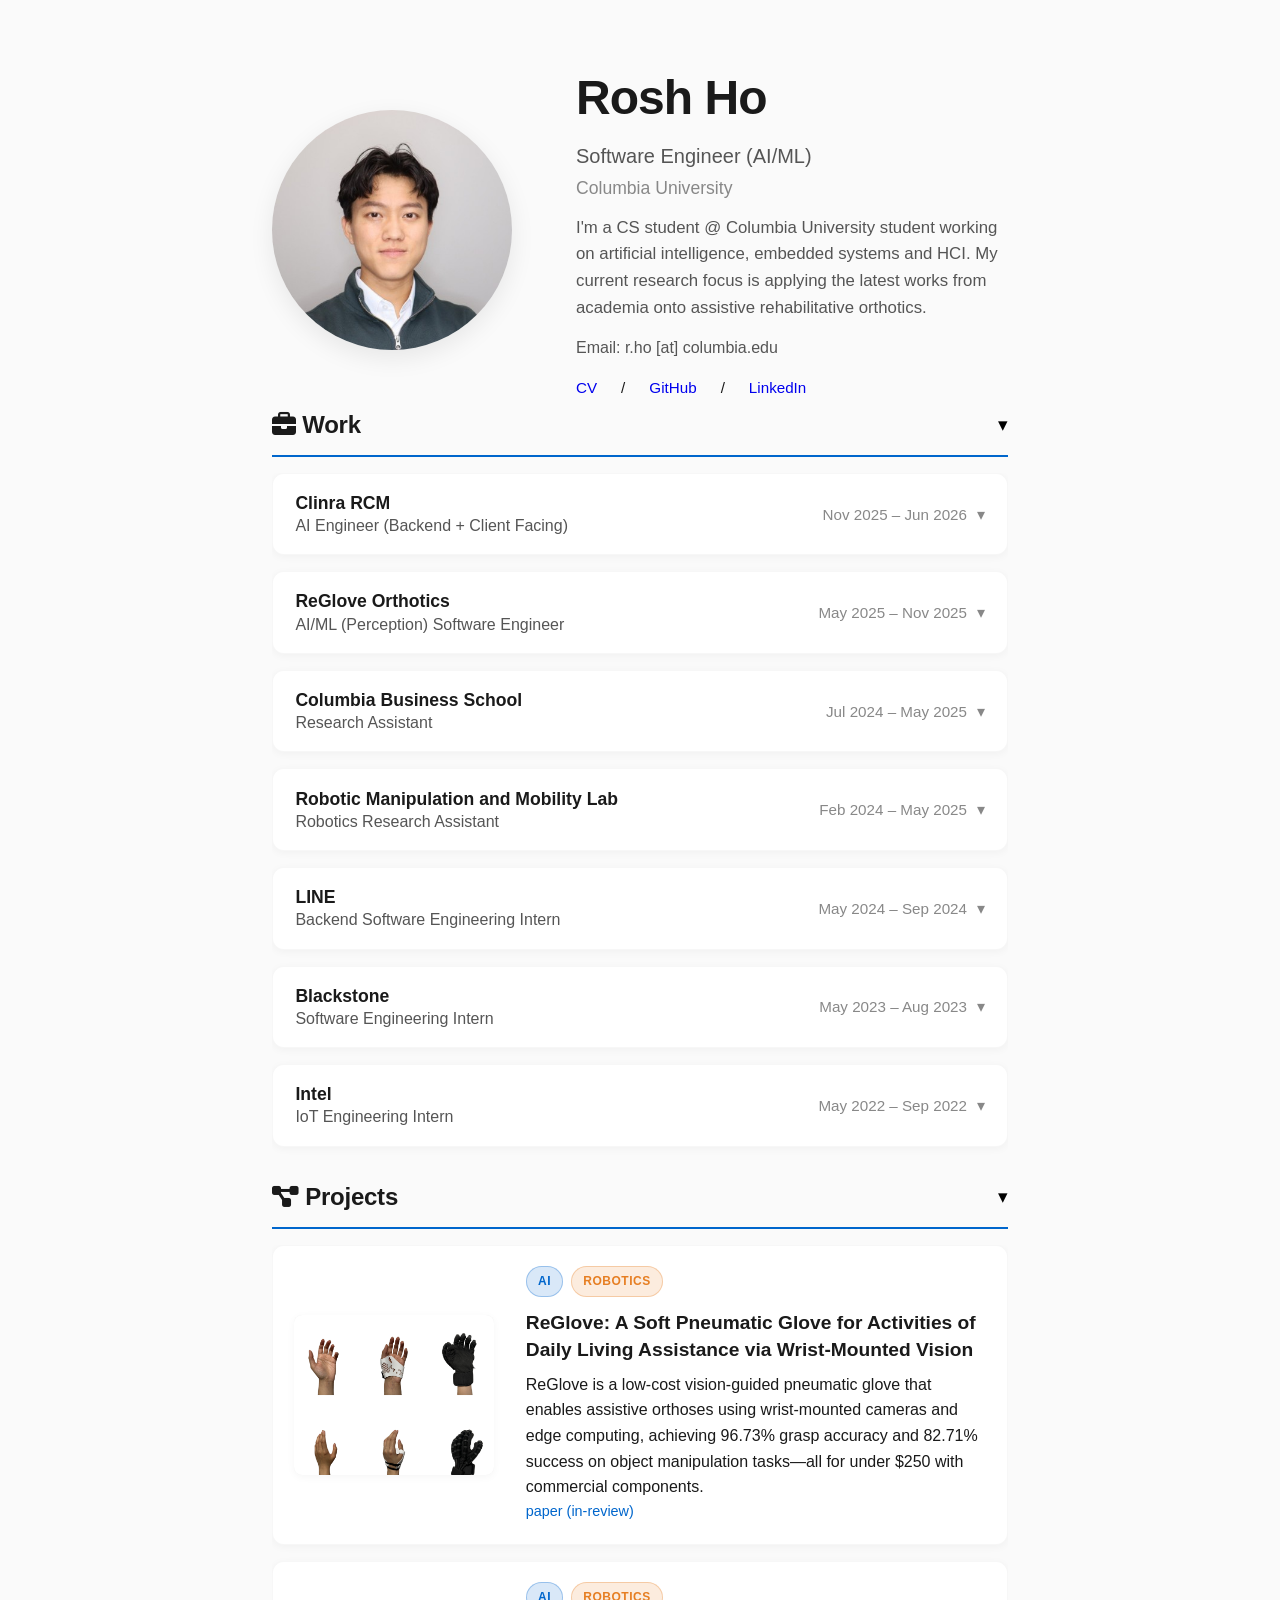
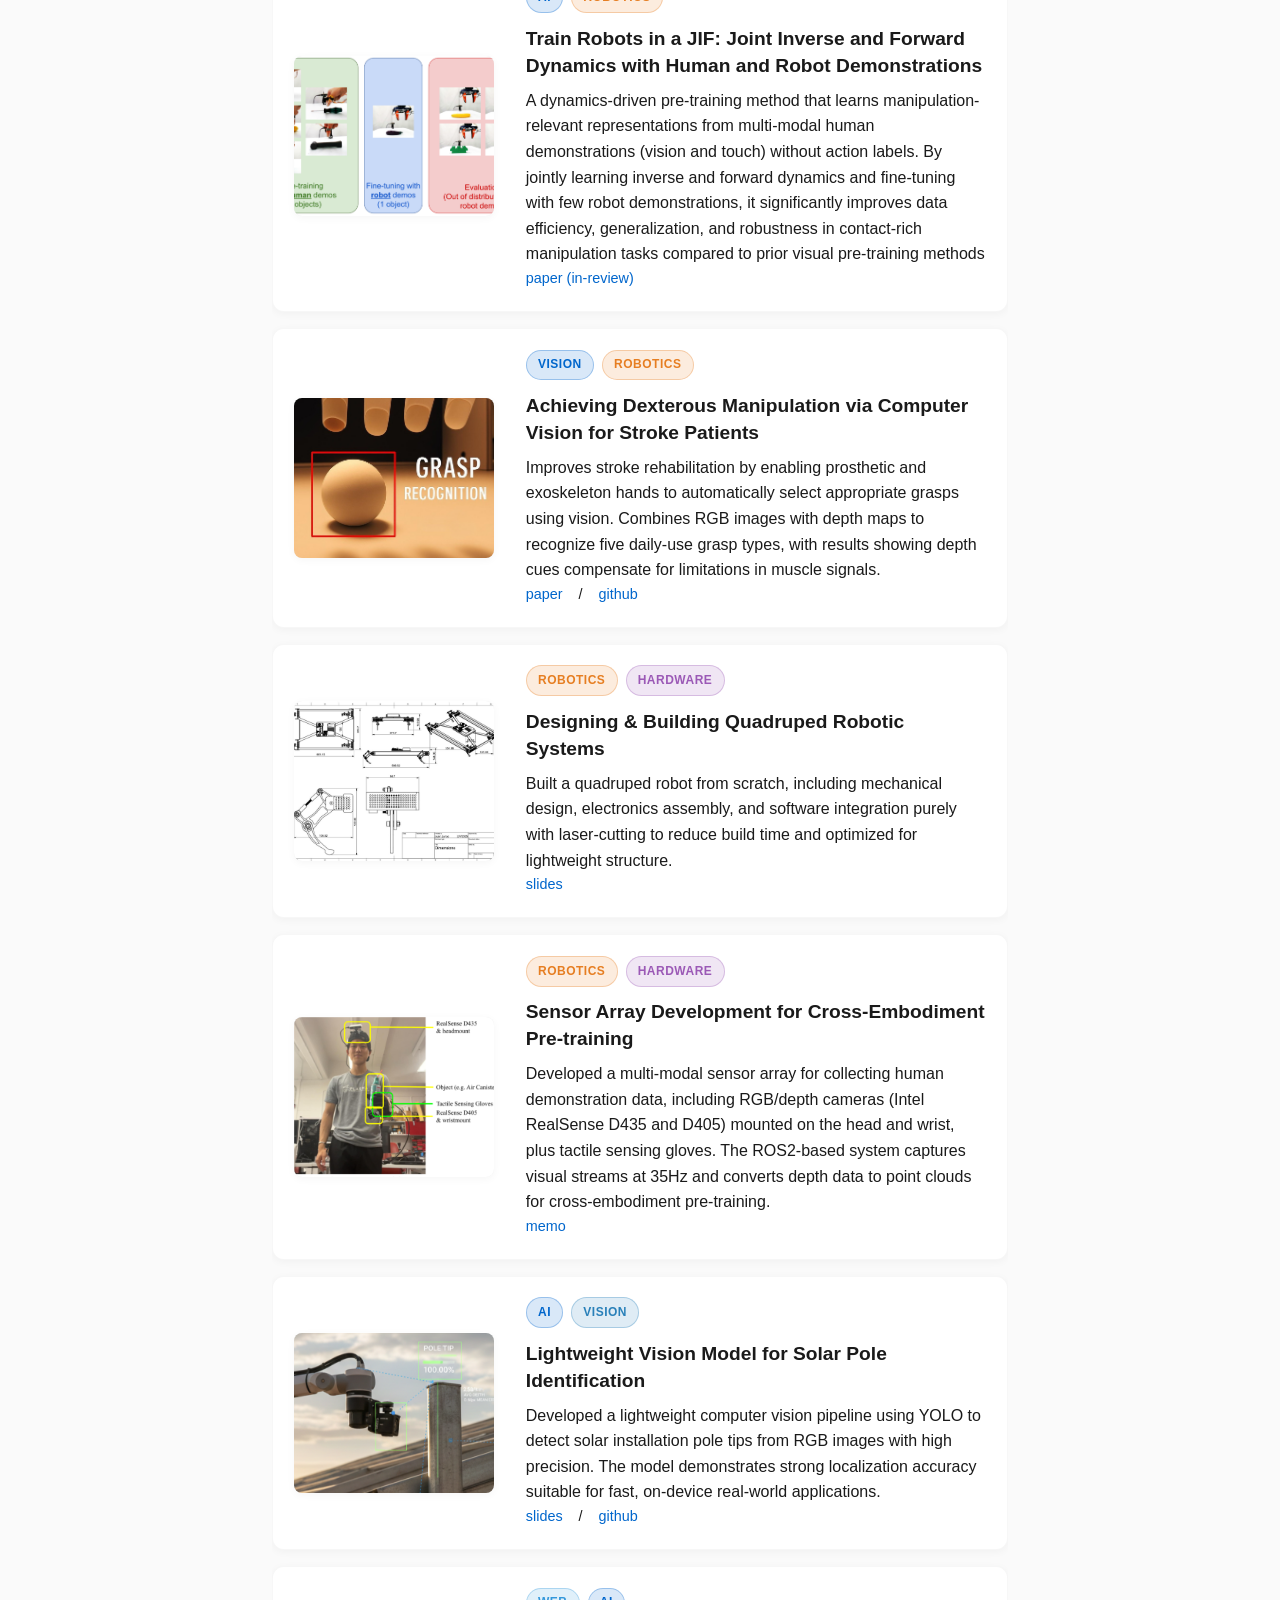
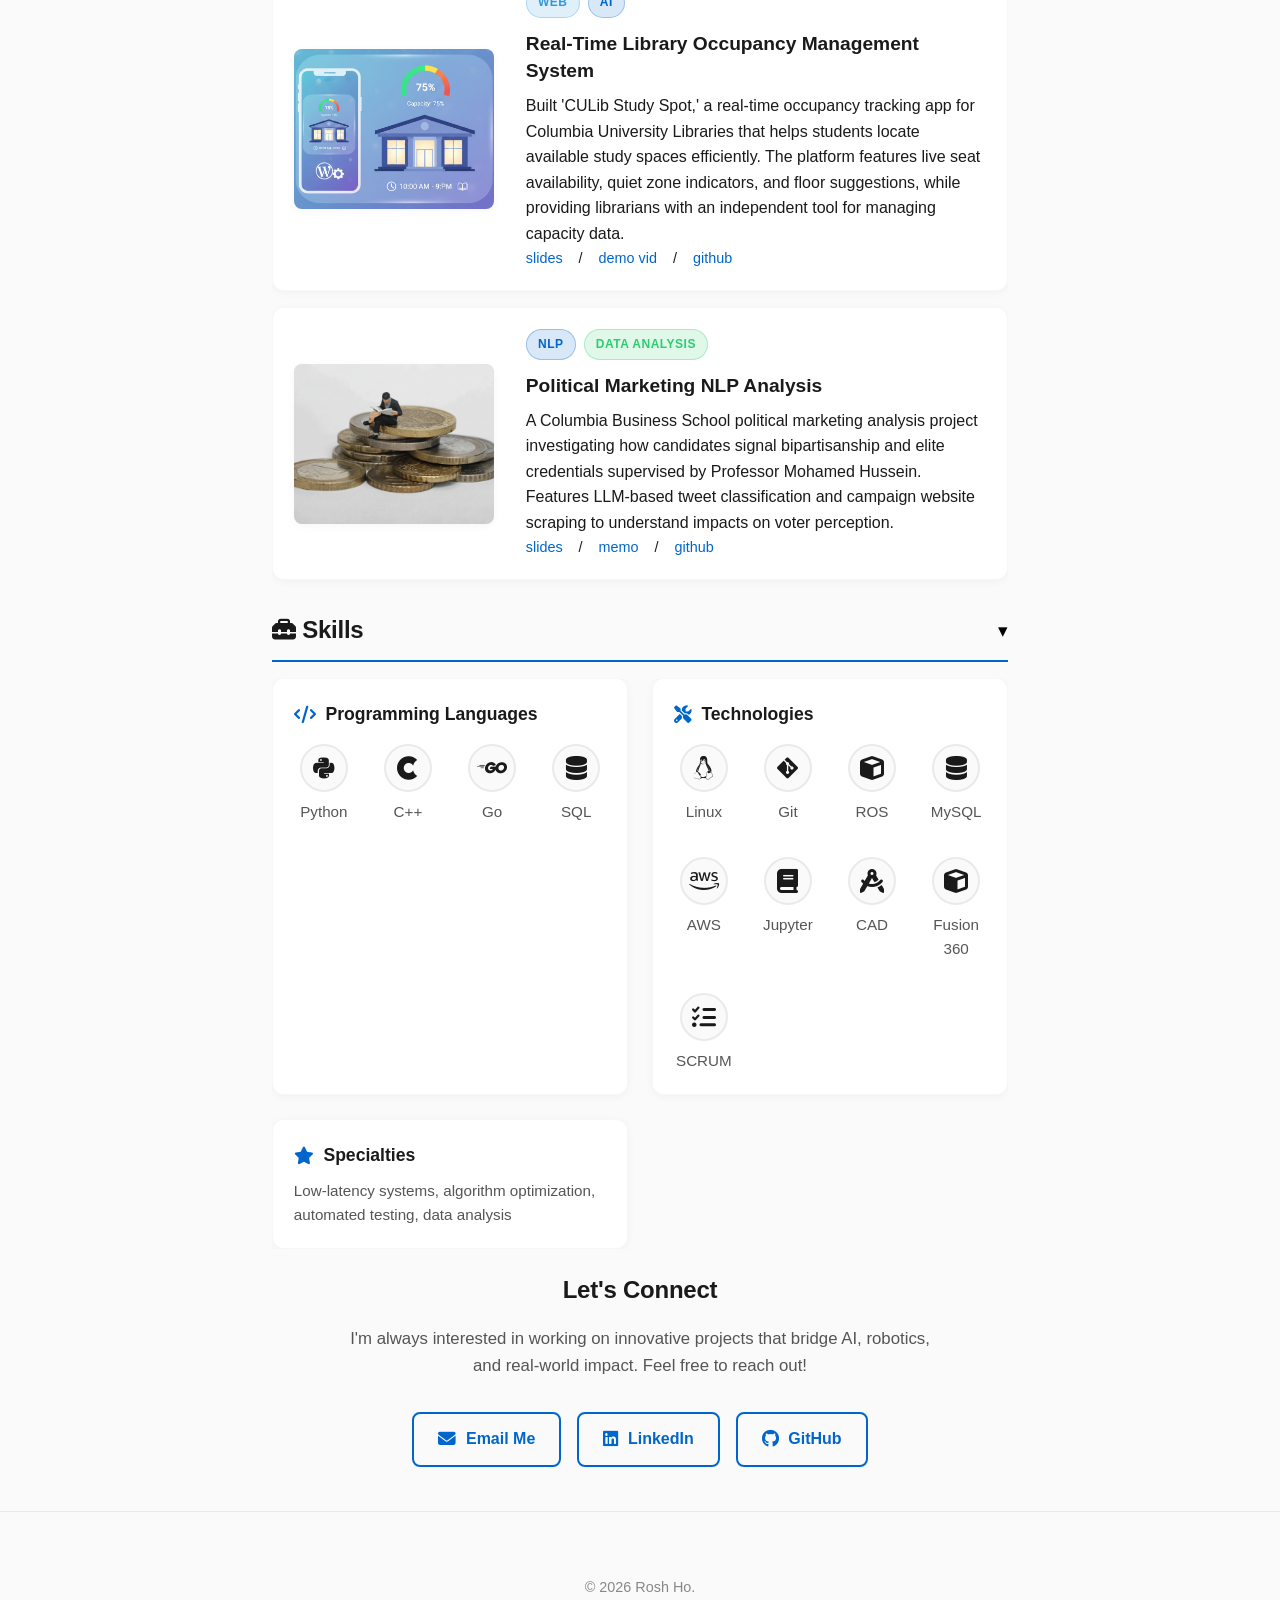
==== commit 48b78f1d: "Docs: changed ordering of jobs" ====
--- a/index.html
+++ b/index.html
@@ -70,25 +70,6 @@
             <div class="resume-item" data-expanded="false">
                 <button class="resume-summary" type="button" aria-expanded="false">
                     <div class="resume-summary-left">
-                        <h3>ReGlove Orthotics</h3>
-                        <p class="job-title">AI/ML (Perception) Software Engineer</p>
-                    </div>
-                    <div class="resume-summary-right">
-                        <span class="date-range">May 2025 – Nov 2025</span>
-                        <span class="chevron" aria-hidden="true">▾</span>
-                    </div>
-                </button>
-                <div class="resume-details" hidden>
-                    <ul>
-                        <li>Improved picking accuracy by 23% by developing a custom computer-vision architecture with channel separation for RGB-D depth processing and expanding the training dataset</li>
-                        <li>Reduced labeling costs by $5,000 and accelerated turnaround time by developing a custom data-labeling wearable device</li>
-                    </ul>
-                </div>
-            </div>
-
-            <div class="resume-item" data-expanded="false">
-                <button class="resume-summary" type="button" aria-expanded="false">
-                    <div class="resume-summary-left">
                         <h3>Clinra RCM</h3>
                         <p class="job-title">AI Engineer (Backend + Client Facing)</p>
                     </div>
@@ -102,6 +83,25 @@
                         <li>Built a two-stage Medicare claim denial prediction pipeline using XGBoost and a deterministic rules engine over CMS claims data, achieving 74% PR-AUC and 62% F1 across a 12-provider pilot reducing avoidable denials by 18%</li>
                         <li>Engineered a RAG-based appeal generation system using Amazon Nova over CMS LCD/NCD policy documents, with prompt guardrails and post-generation scrubbing, reducing appeal drafting time by 40% across a 2 client-facing pilot</li>
                         <li>Contributed to production React + Next.js frontend for Medicare revenue cycle platform, implementing role-based dashboard rendering for physician and RCM analyst personas with real-time denial risk visualizations via Recharts and D3.js</li>
+                    </ul>
+                </div>
+            </div>
+
+            <div class="resume-item" data-expanded="false">
+                <button class="resume-summary" type="button" aria-expanded="false">
+                    <div class="resume-summary-left">
+                        <h3>ReGlove Orthotics</h3>
+                        <p class="job-title">AI/ML (Perception) Software Engineer</p>
+                    </div>
+                    <div class="resume-summary-right">
+                        <span class="date-range">May 2025 – Nov 2025</span>
+                        <span class="chevron" aria-hidden="true">▾</span>
+                    </div>
+                </button>
+                <div class="resume-details" hidden>
+                    <ul>
+                        <li>Improved picking accuracy by 23% by developing a custom computer-vision architecture with channel separation for RGB-D depth processing and expanding the training dataset</li>
+                        <li>Reduced labeling costs by $5,000 and accelerated turnaround time by developing a custom data-labeling wearable device</li>
                     </ul>
                 </div>
             </div>
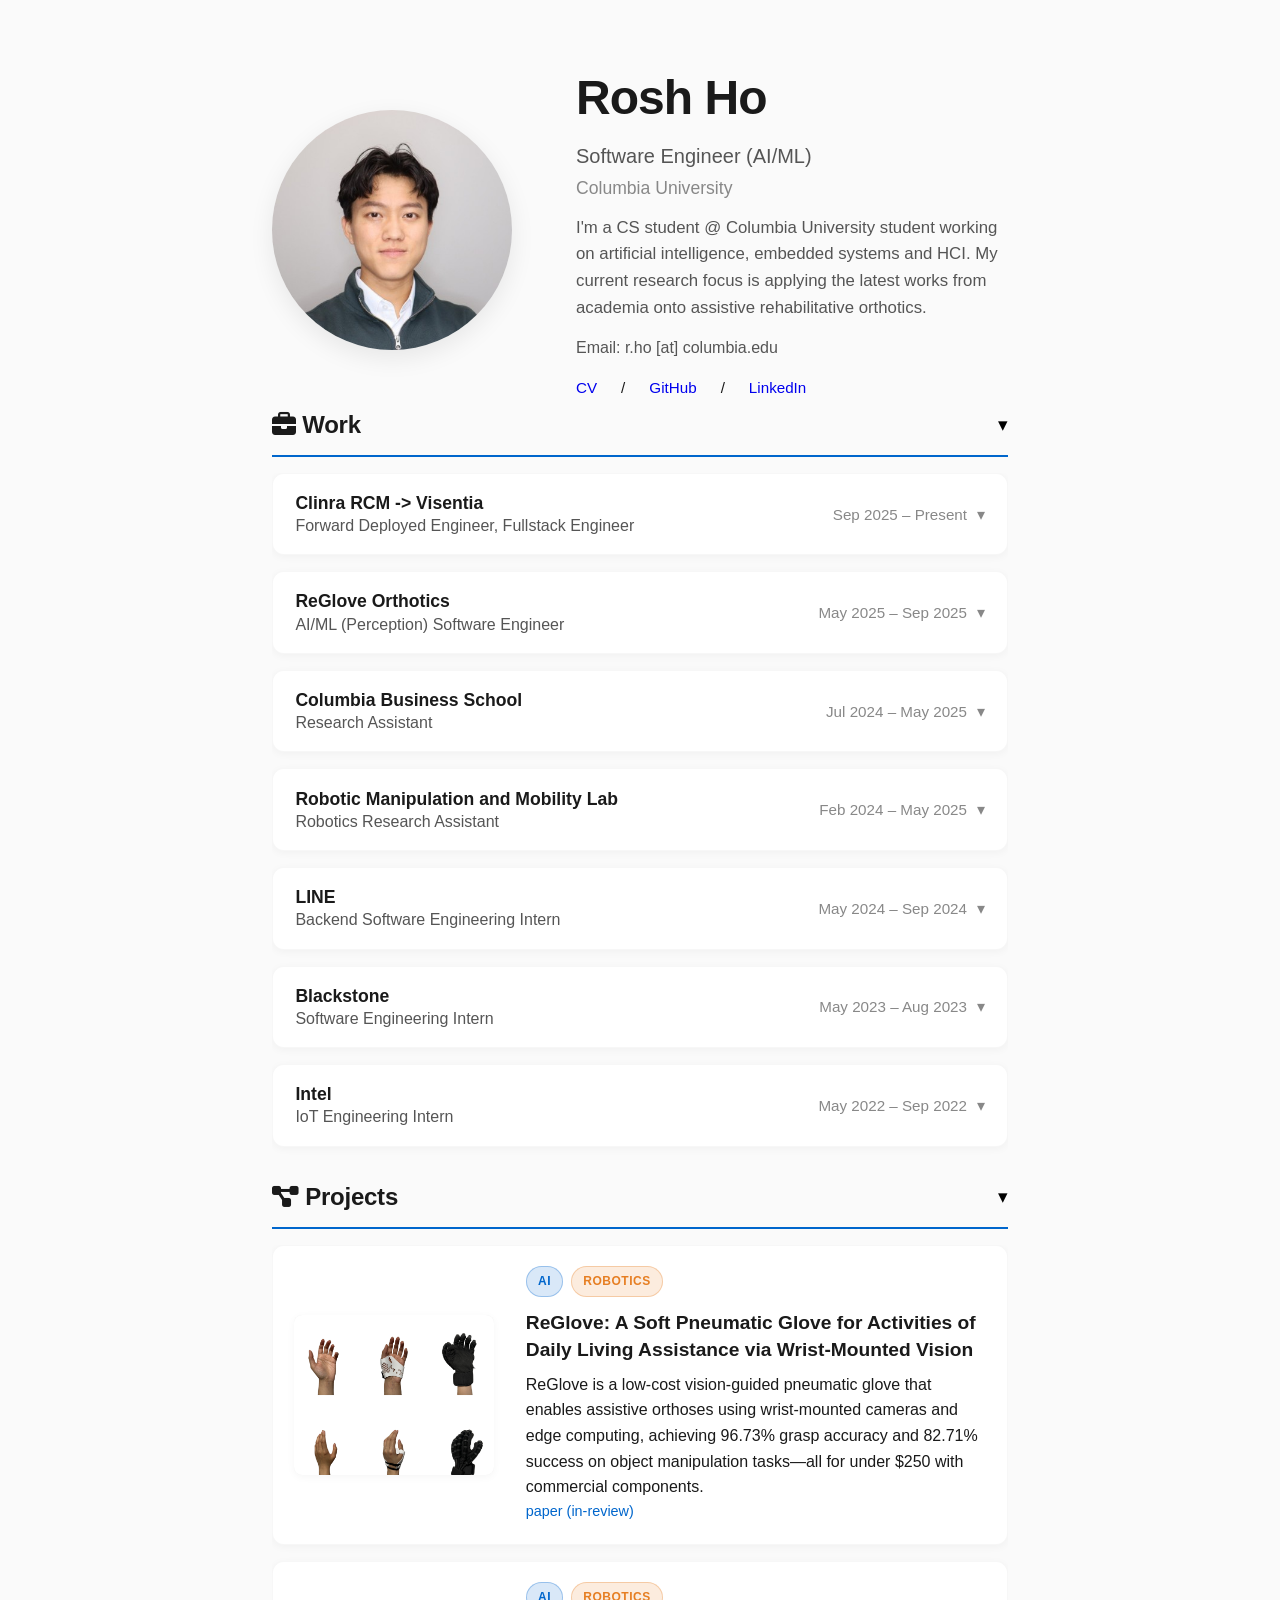
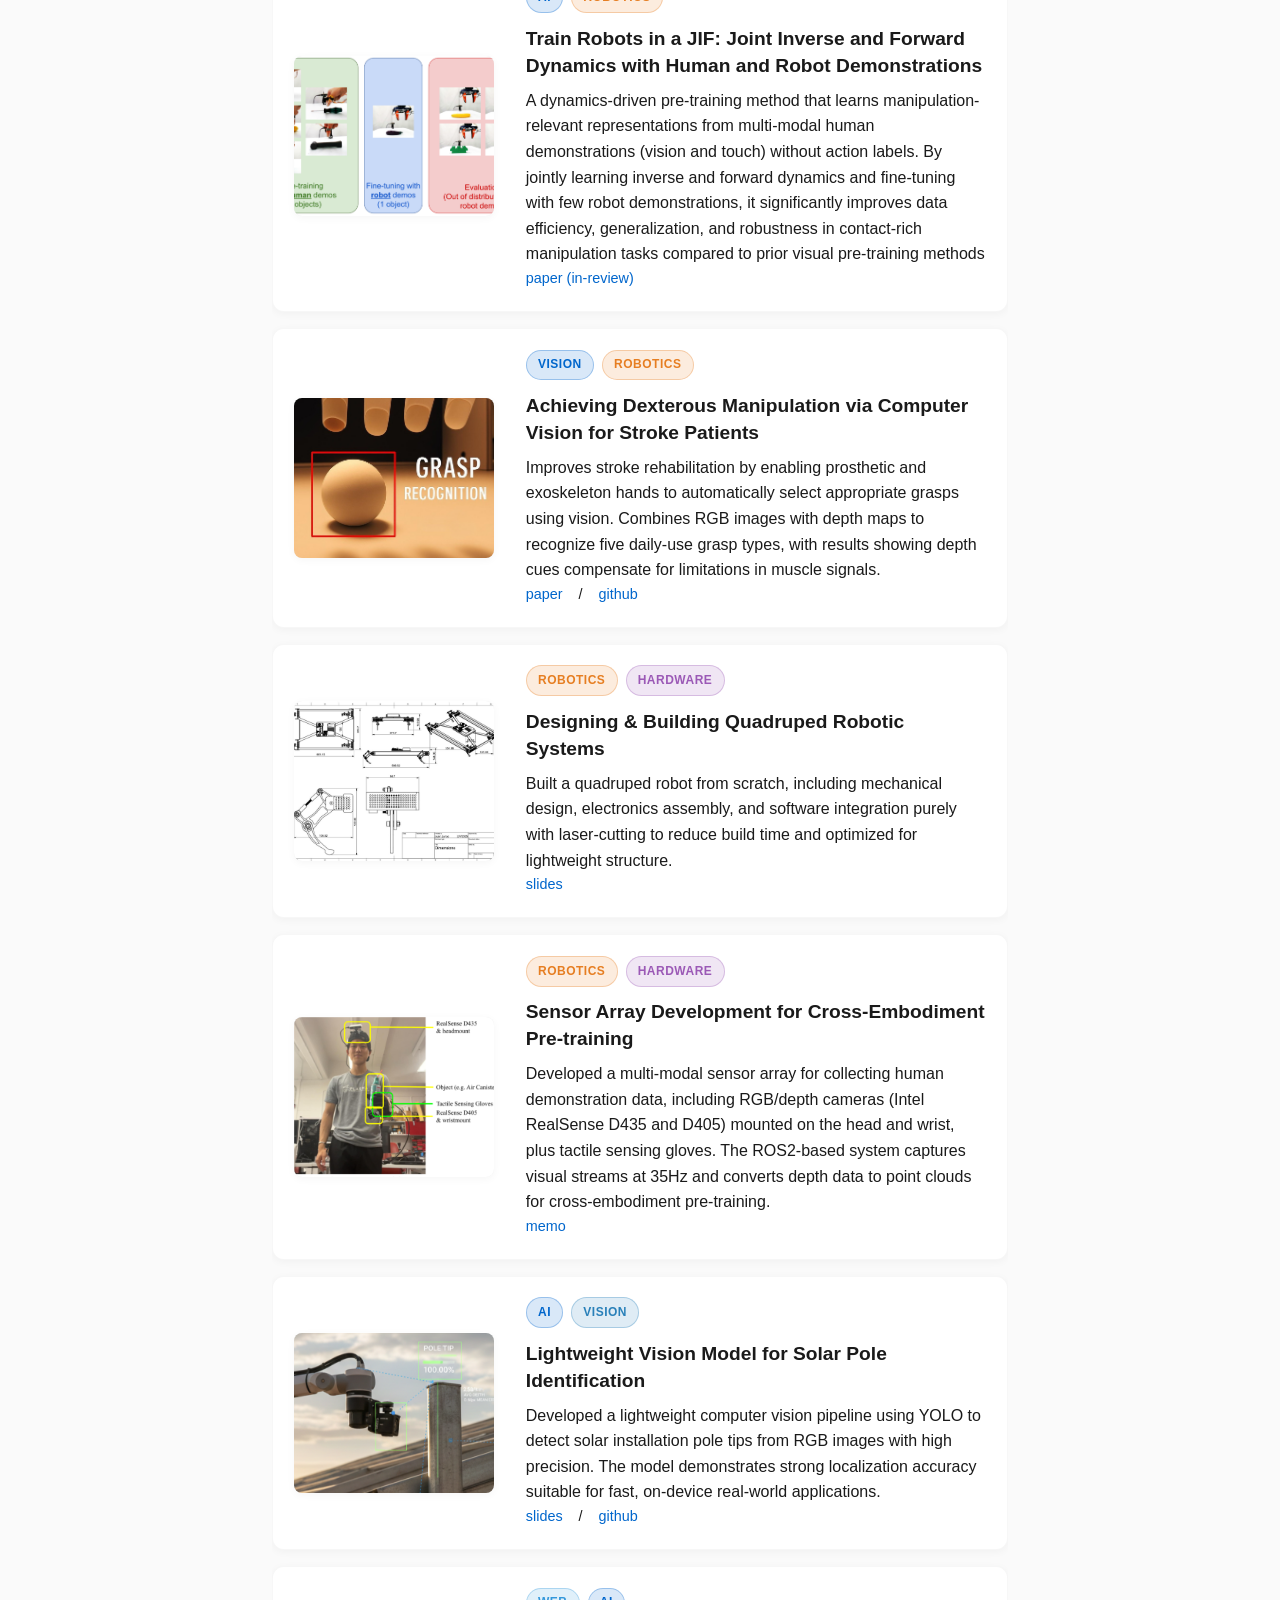
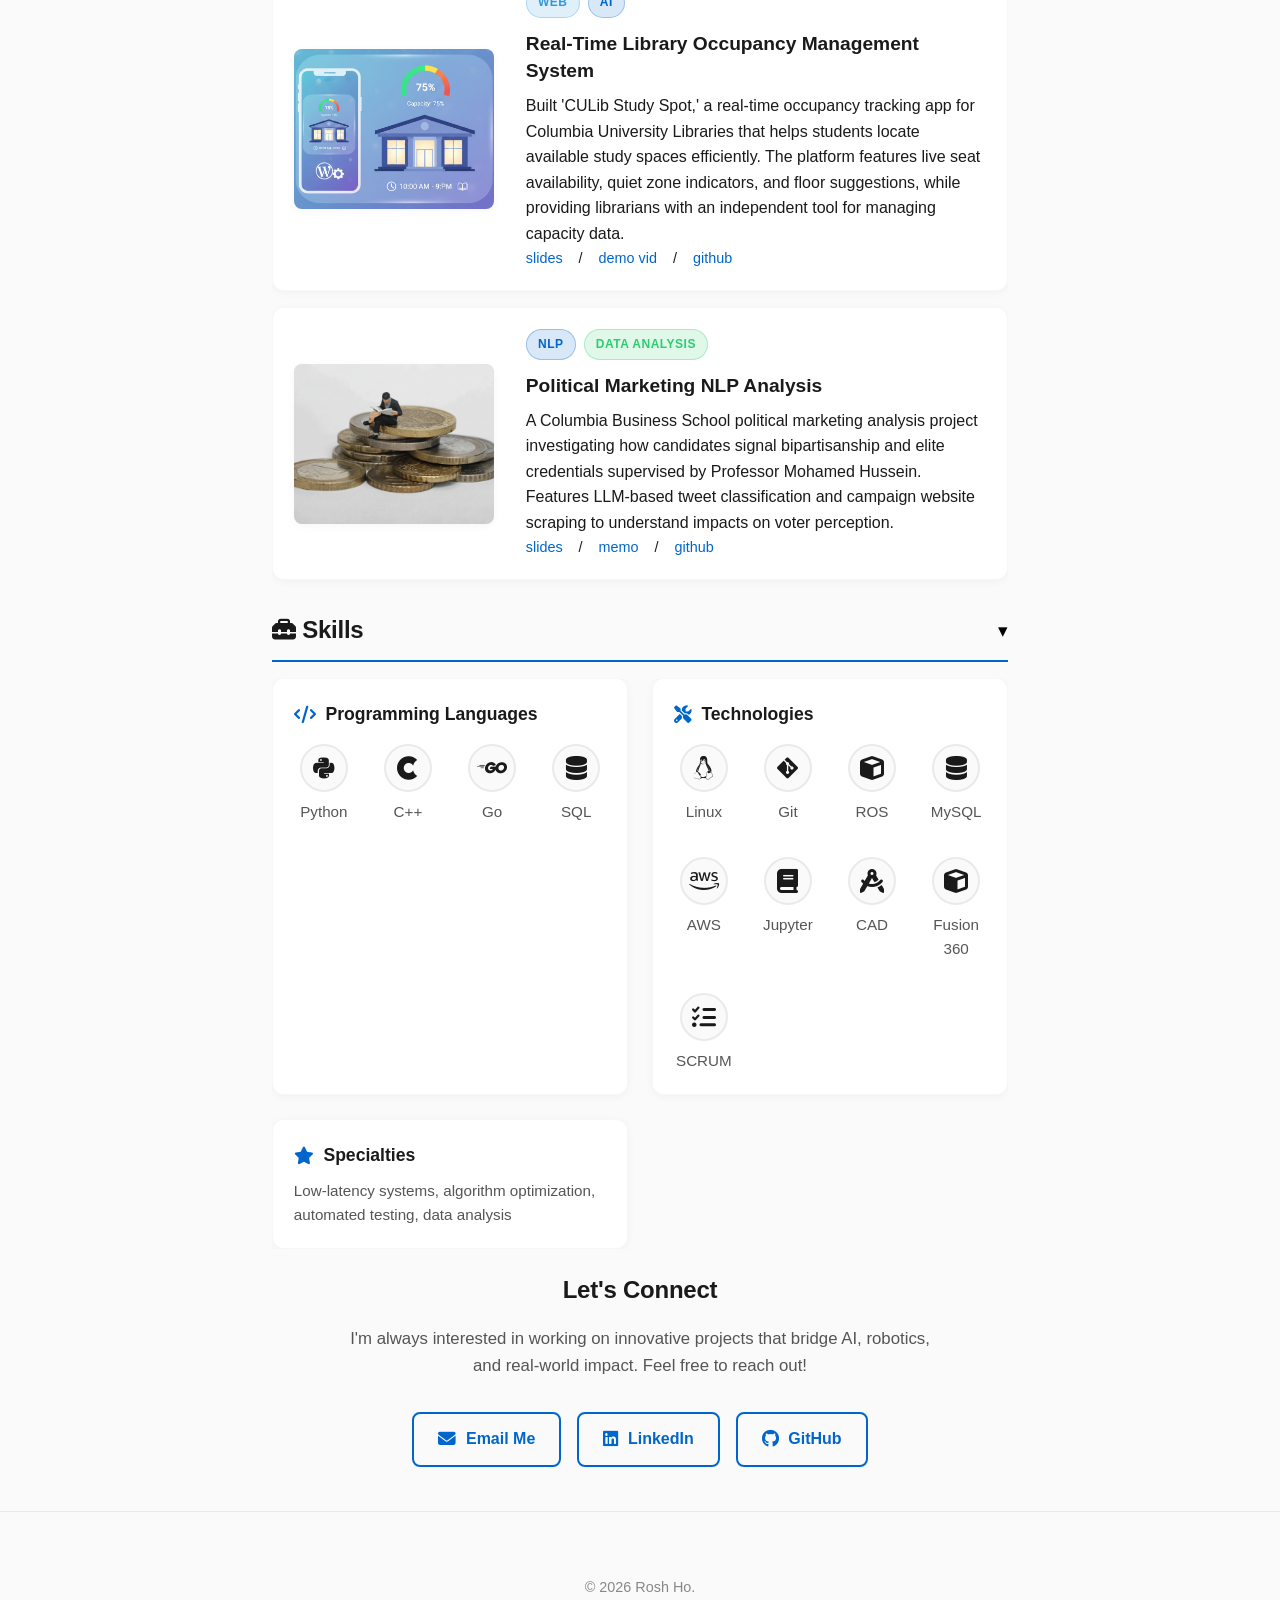
==== commit 213a8873: "Docs: Clinra job description updated" ====
--- a/index.html
+++ b/index.html
@@ -70,19 +70,25 @@
             <div class="resume-item" data-expanded="false">
                 <button class="resume-summary" type="button" aria-expanded="false">
                     <div class="resume-summary-left">
-                        <h3>Clinra RCM</h3>
-                        <p class="job-title">AI Engineer (Backend + Client Facing)</p>
-                    </div>
-                    <div class="resume-summary-right">
-                        <span class="date-range">Nov 2025 – Jun 2026</span>
-                        <span class="chevron" aria-hidden="true">▾</span>
-                    </div>
-                </button>
-                <div class="resume-details" hidden>
-                    <ul>
-                        <li>Built a two-stage Medicare claim denial prediction pipeline using XGBoost and a deterministic rules engine over CMS claims data, achieving 74% PR-AUC and 62% F1 across a 12-provider pilot reducing avoidable denials by 18%</li>
-                        <li>Engineered a RAG-based appeal generation system using Amazon Nova over CMS LCD/NCD policy documents, with prompt guardrails and post-generation scrubbing, reducing appeal drafting time by 40% across a 2 client-facing pilot</li>
-                        <li>Contributed to production React + Next.js frontend for Medicare revenue cycle platform, implementing role-based dashboard rendering for physician and RCM analyst personas with real-time denial risk visualizations via Recharts and D3.js</li>
+                        <h3>Clinra RCM -> Visentia</h3>
+                        <p class="job-title">Forward Deployed Engineer, Fullstack Engineer</p>
+                    </div>
+                    <div class="resume-summary-right">
+                        <span class="date-range">Sep 2025 – Present</span>
+                        <span class="chevron" aria-hidden="true">▾</span>
+                    </div>
+                </button>
+                <div class="resume-details" hidden>
+                    <ul>
+                        <li>Clinra's denial appeal system was acquired by and integrated into Visentia, expanding the product from revenue cycle management (RCM) for claim denials and DRG downgrades to an agentic EMR platform for ophthalmology</li>
+                        <li>Building an agentic system to navigate and operate Medisoft, a legacy billing application, automating claim lookup, status checks, and billing workflows without native API support while retaining human-in-the-loop approval</li>
+                        <li>Building an agentic EMR platform with independent, composable scheduling, documentation, and billing agents coordinated through a shared orchestration layer</li>
+                        <li>Built a two-stage Medicare claim denial prediction pipeline using XGBoost and a deterministic rules engine over CMS claims data, achieving 74% PR-AUC and reducing avoidable denials by 18% across a 12-provider pilot</li>
+                        <li>Engineered a RAG appeal generation system using DeepSeek over CMS LCD/NCD policies, with a model-agnostic agent architecture, swappable LLM backends, and prompt guardrails, reducing drafting time by 40% across a 3-clinic pilot</li>
+                        <li>Built role-based React/Next.js dashboards for physicians and RCM analysts with real-time denial risk visualizations using Recharts and D3.js</li>
+                        <li>Architected an end-to-end AWS pipeline for OCR ingestion, relational schema design, S3 archival, and Lambda orchestration, creating an auditable data foundation for claims and appeals workflows</li>
+                        <li>Serve as the primary client liaison for two midsize ophthalmology clinics and one billing firm, working closely with clients to develop features and automate their workflows</li>
+                        <li>Led client acquisition efforts at Clinra before the Visentia merger, engaging small and midsize clinics to streamline in-house billing and securing two successful pilots</li>
                     </ul>
                 </div>
             </div>
@@ -94,7 +100,7 @@
                         <p class="job-title">AI/ML (Perception) Software Engineer</p>
                     </div>
                     <div class="resume-summary-right">
-                        <span class="date-range">May 2025 – Nov 2025</span>
+                        <span class="date-range">May 2025 – Sep 2025</span>
                         <span class="chevron" aria-hidden="true">▾</span>
                     </div>
                 </button>
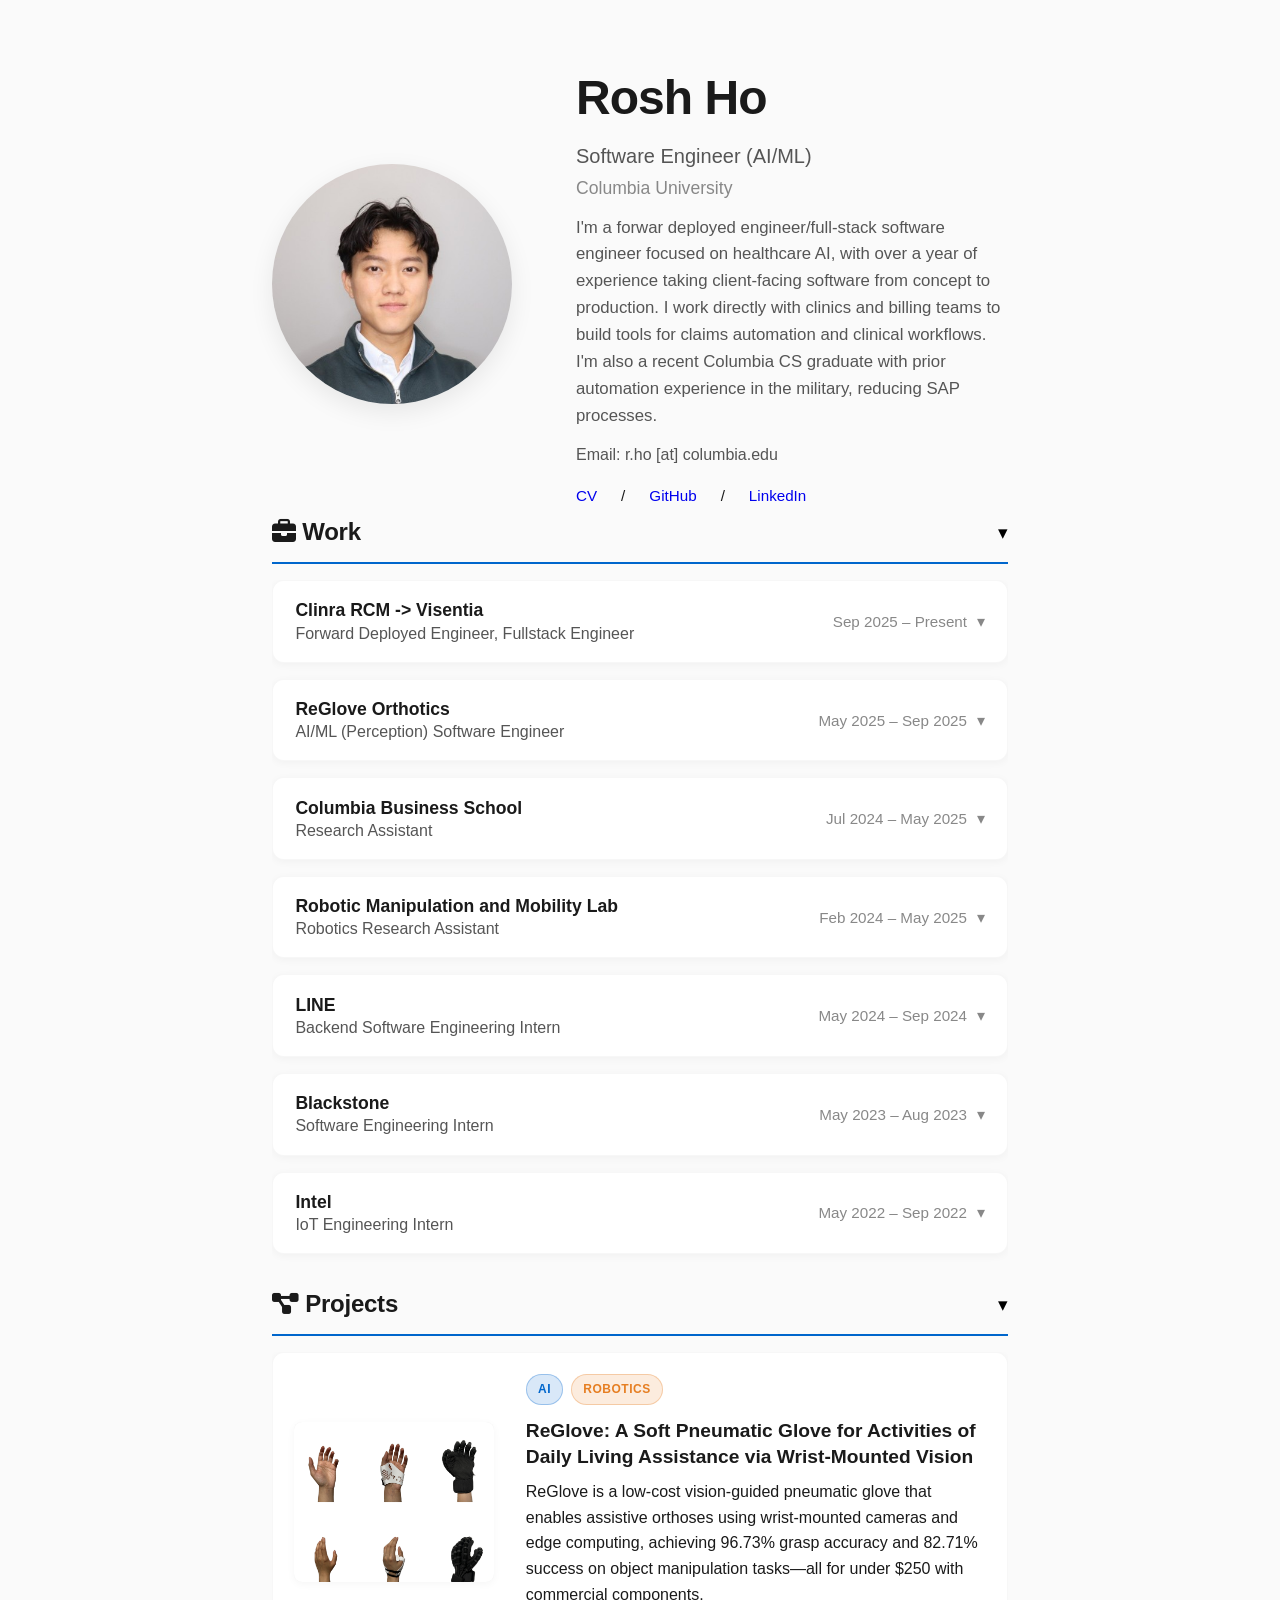
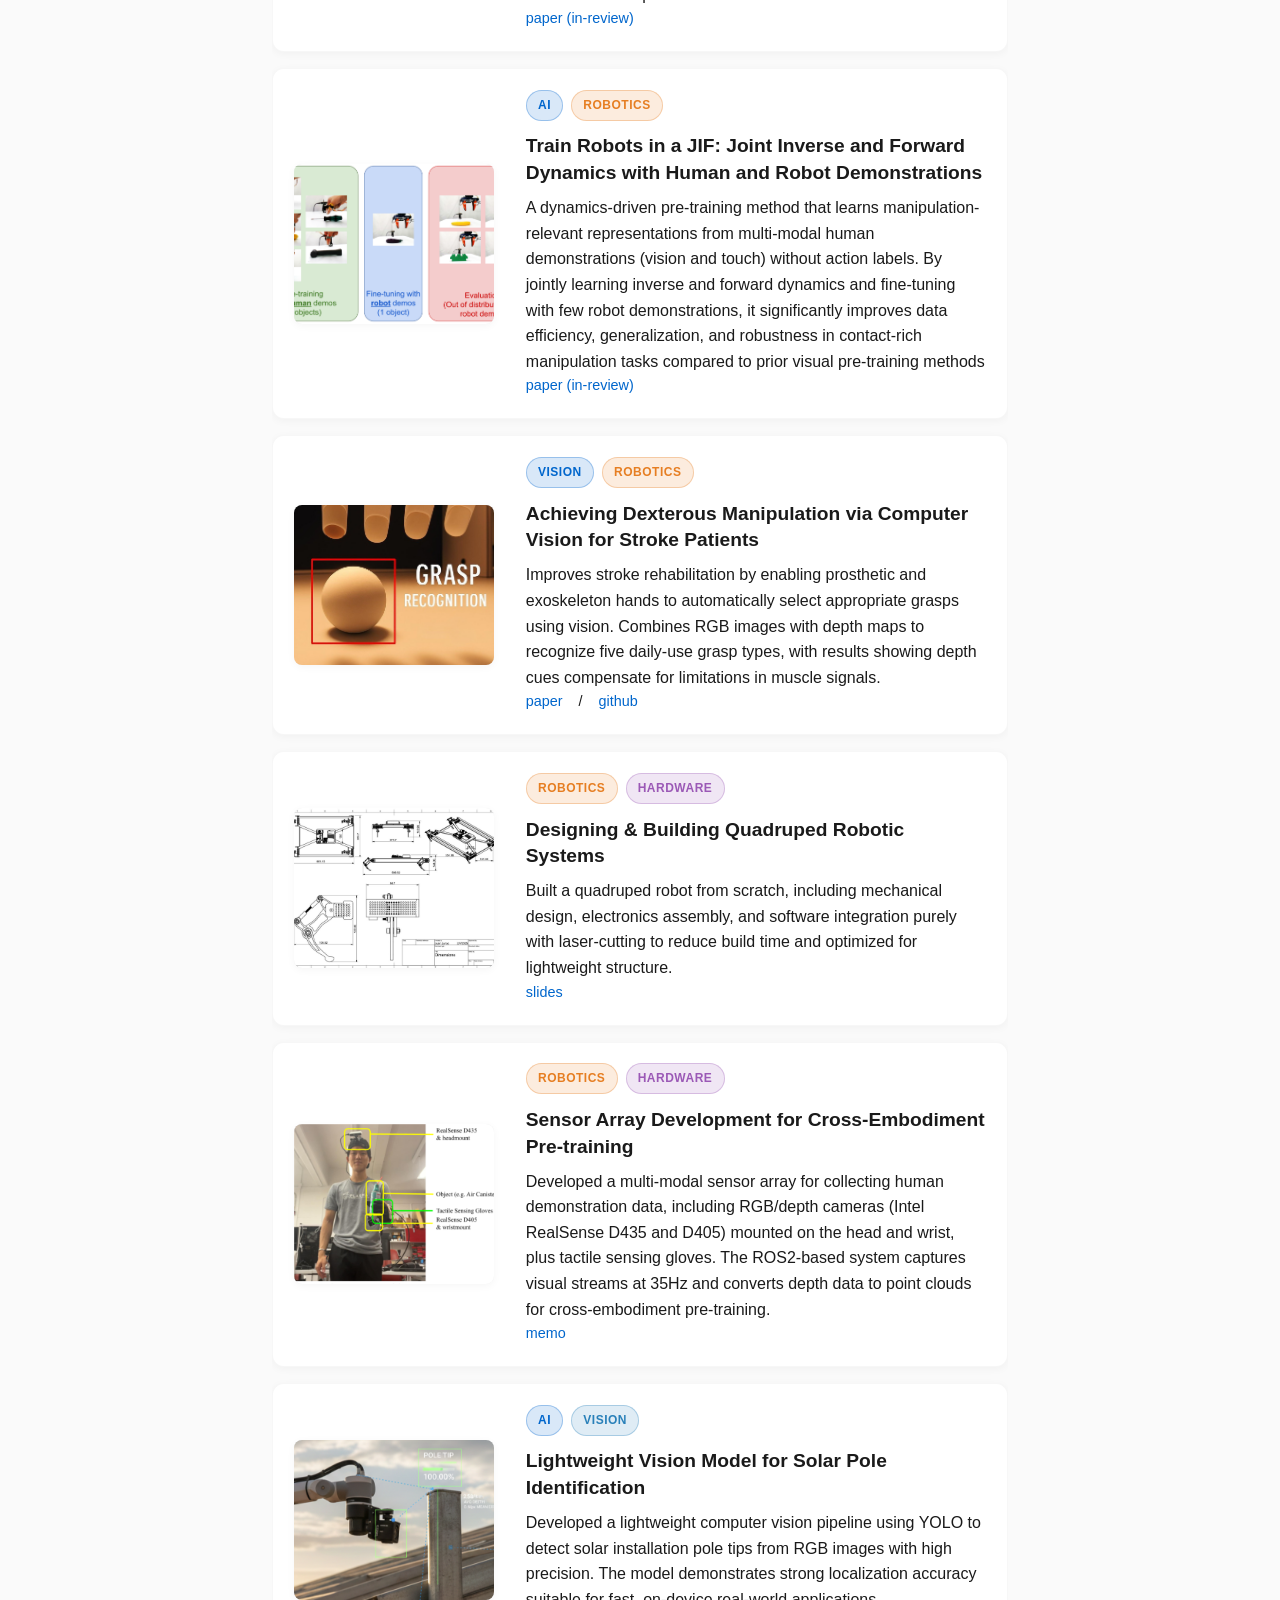
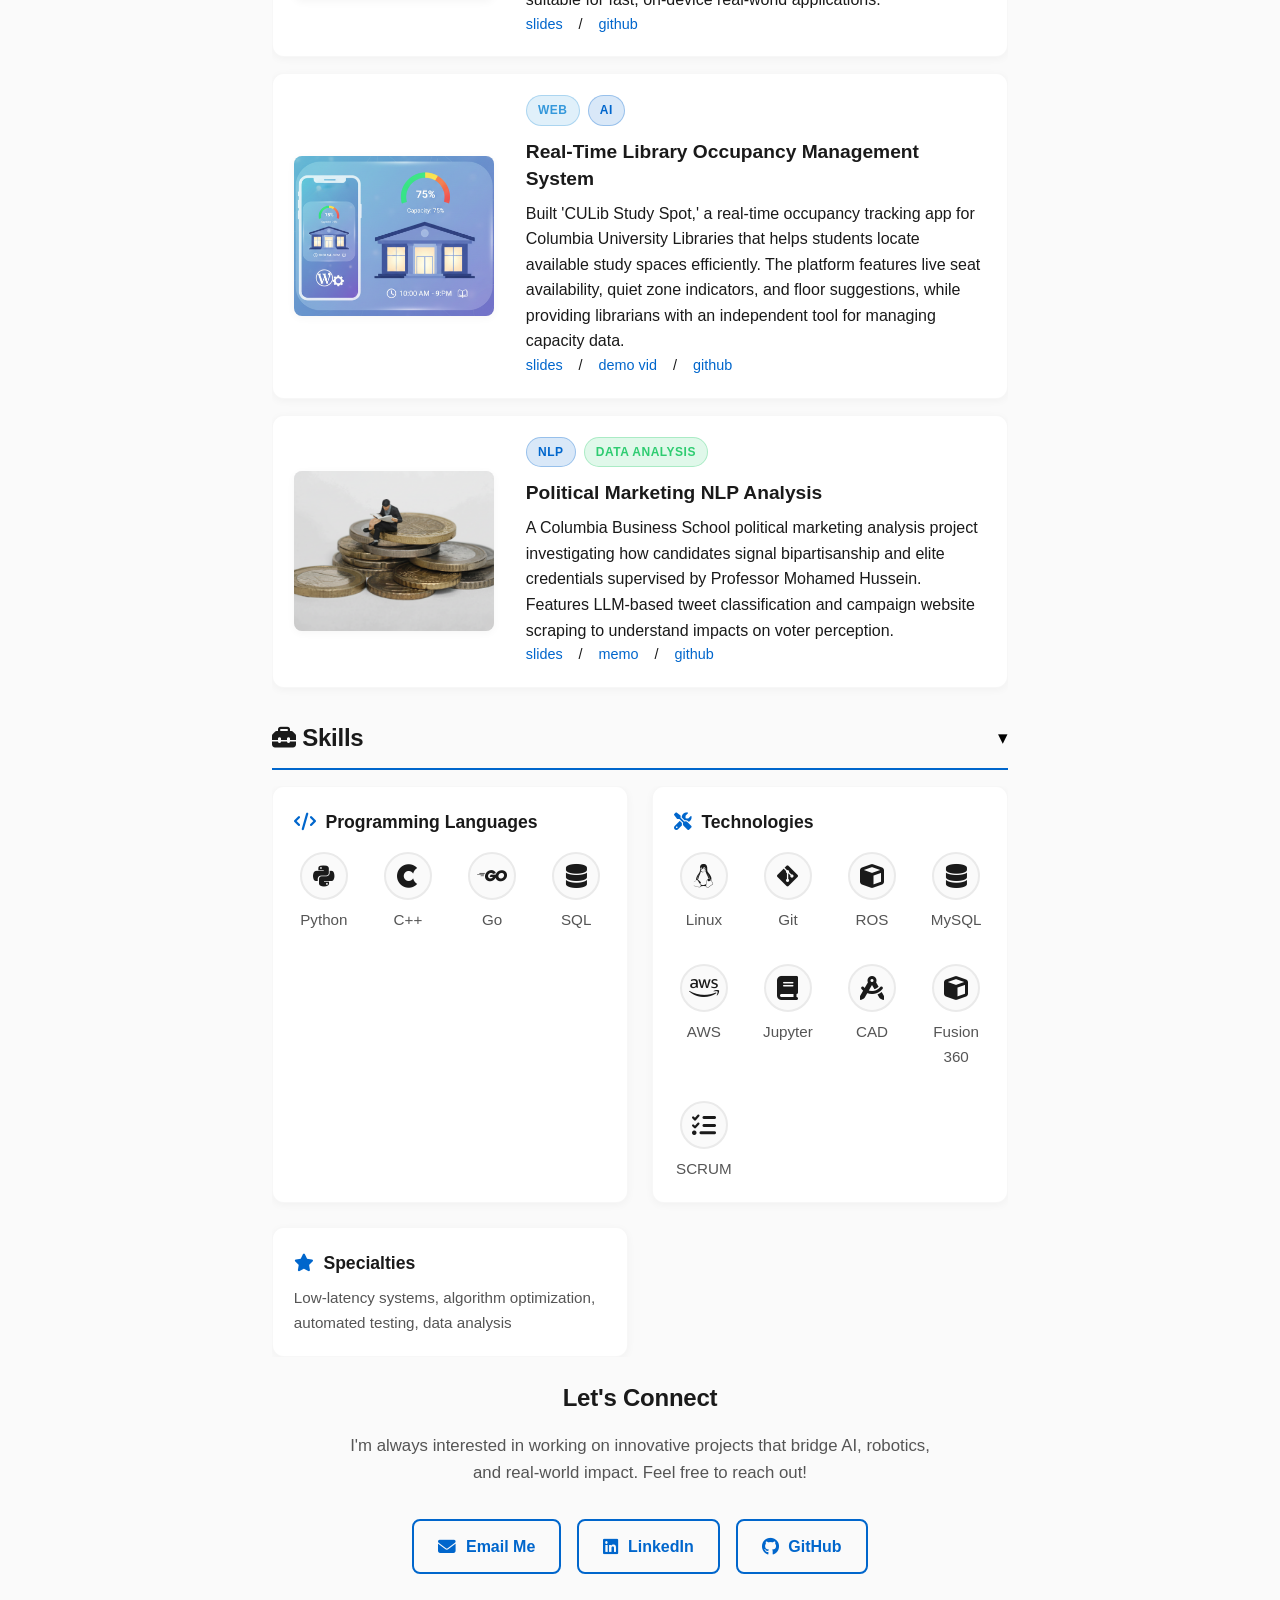
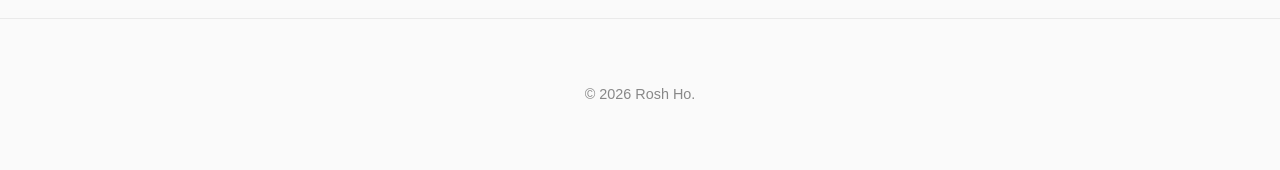
==== commit f1d4a034: "Docs: bio change" ====
--- a/index.html
+++ b/index.html
@@ -41,8 +41,10 @@
                     <p class="title">Software Engineer (AI/ML)</p>
                     <p class="affiliation">Columbia University</p>
                     <p class="bio">
-                        I'm a CS student @ Columbia University student working on artificial intelligence, embedded systems and HCI. 
-                        My current research focus is applying the latest works from academia onto assistive rehabilitative orthotics. </p>
+                        I'm a forwar deployed engineer/full-stack software engineer focused on healthcare AI, with over a year of experience taking client-facing software from concept to production.
+                        I work directly with clinics and billing teams to build tools for claims automation and clinical workflows.
+                        I'm also a recent Columbia CS graduate with prior automation experience in the military, reducing SAP processes.
+                    </p>
 					<p class="contact-email">
 						Email: r.ho [at] columbia.edu
                     </p>
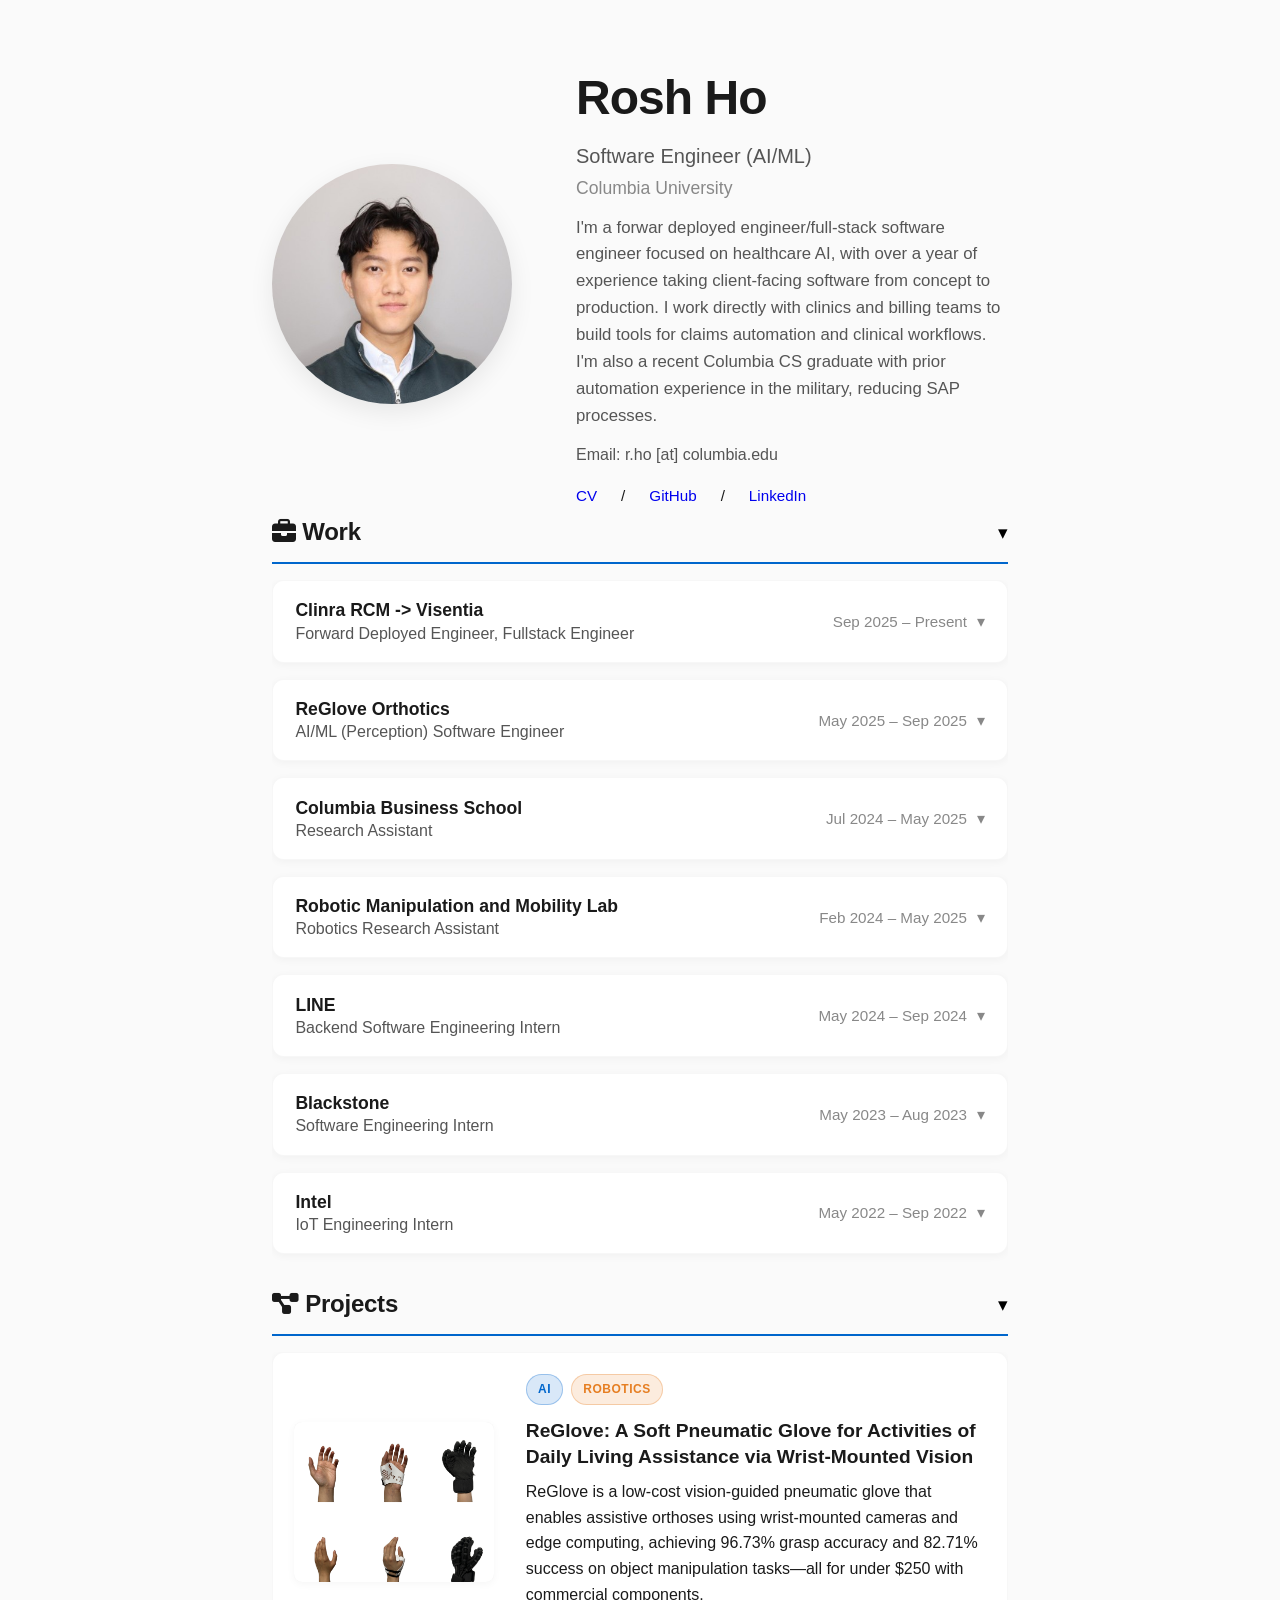
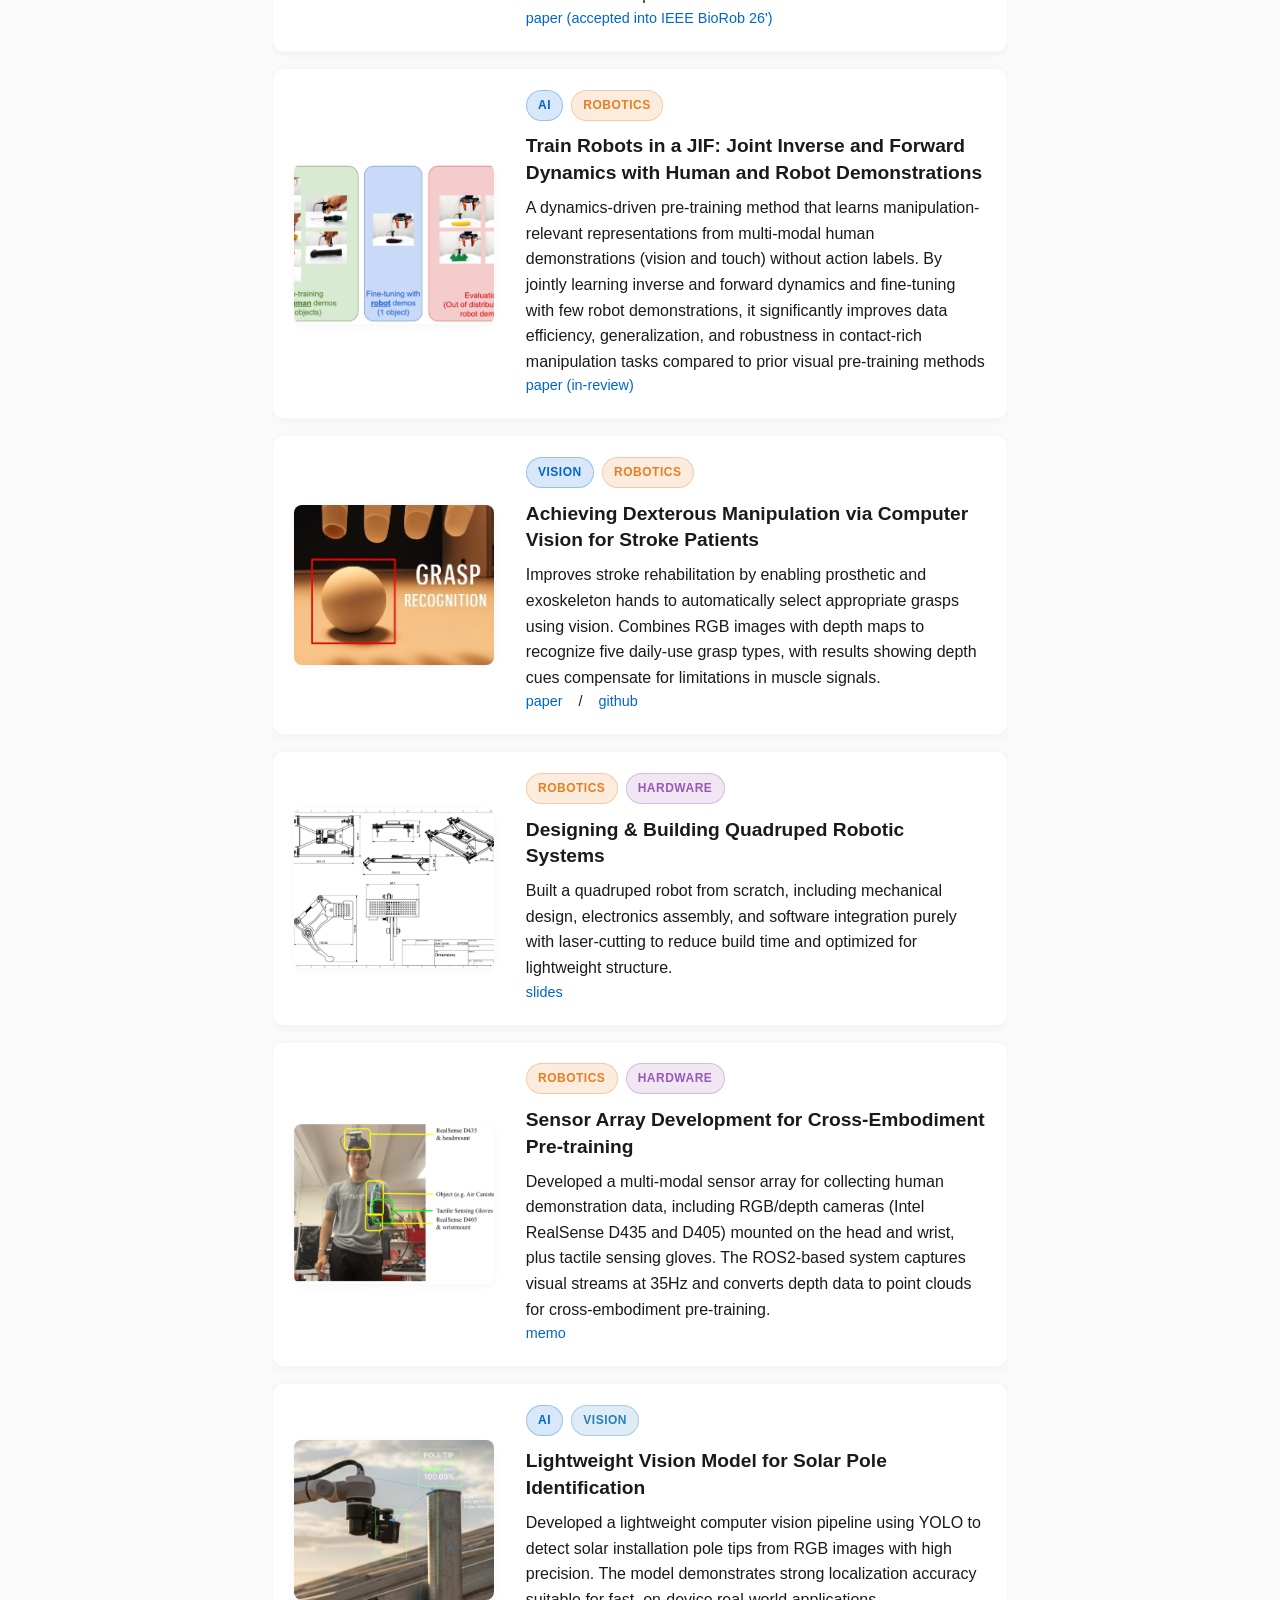
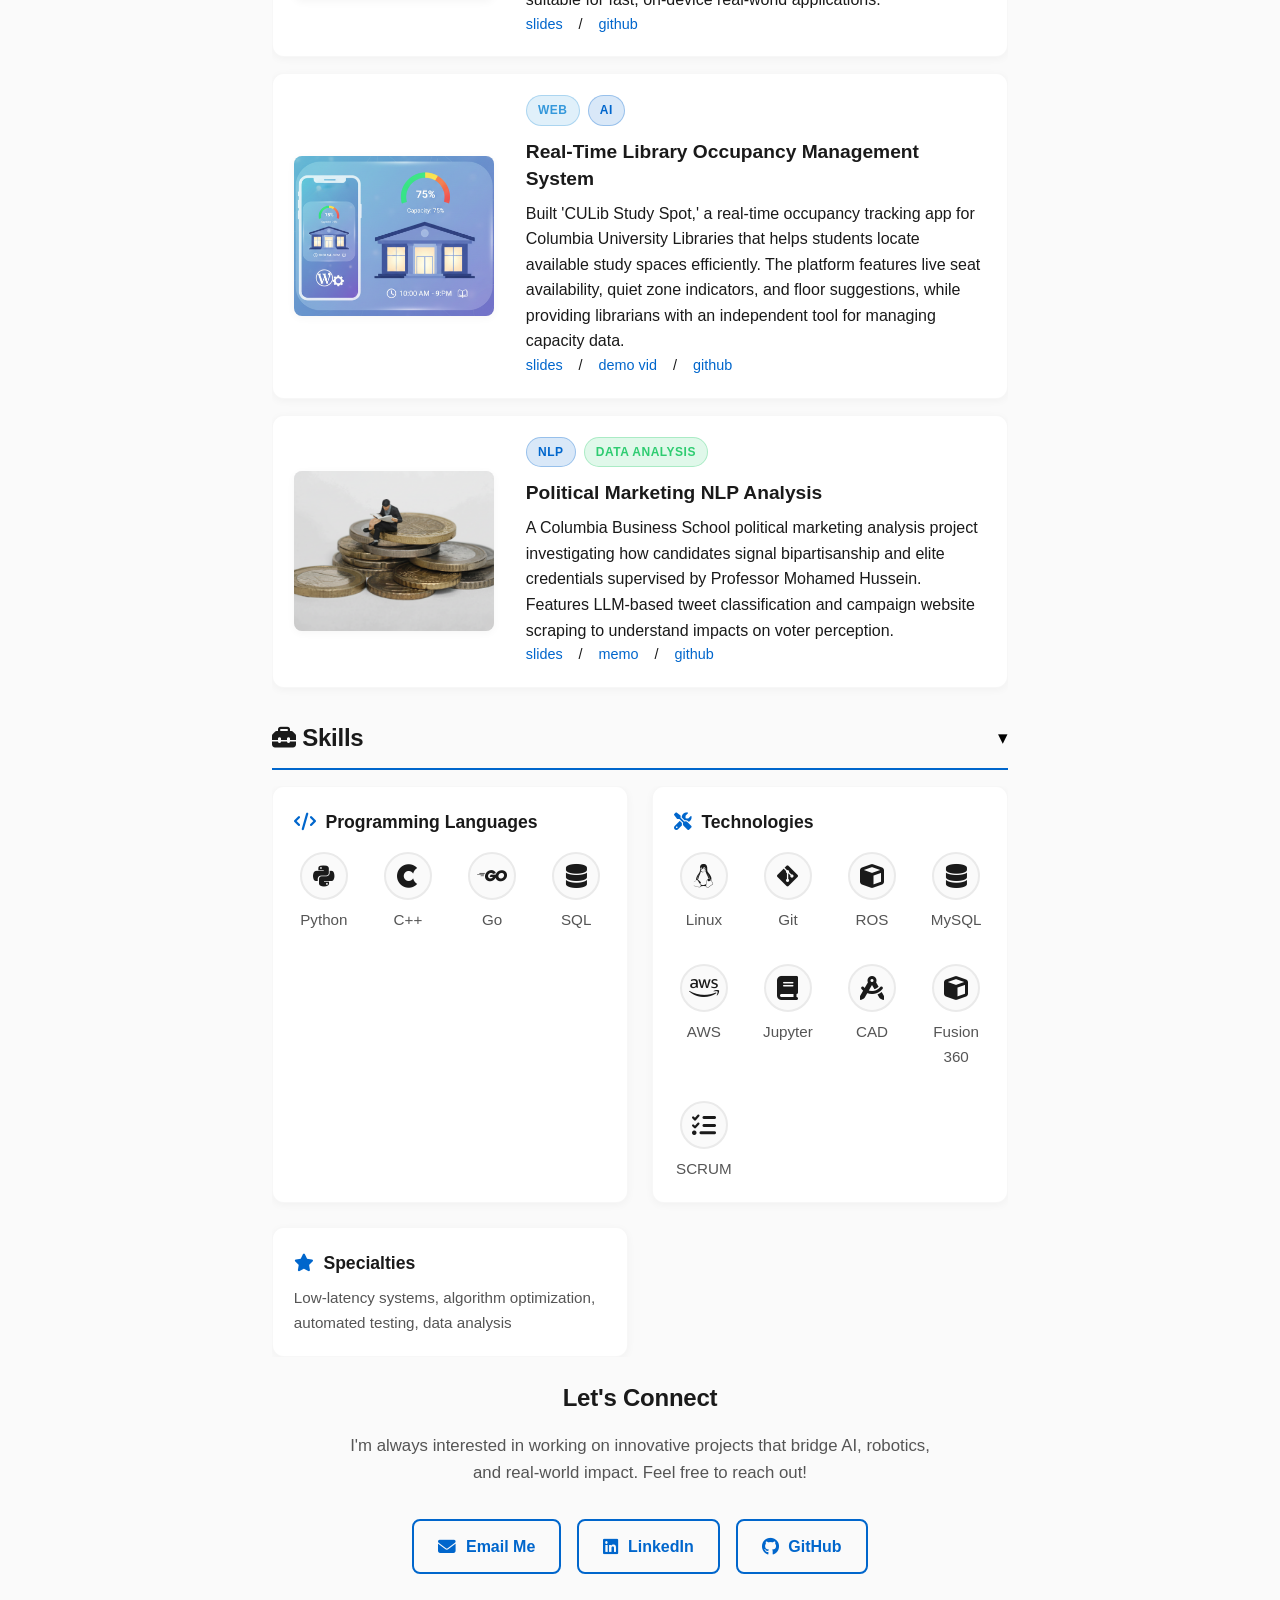
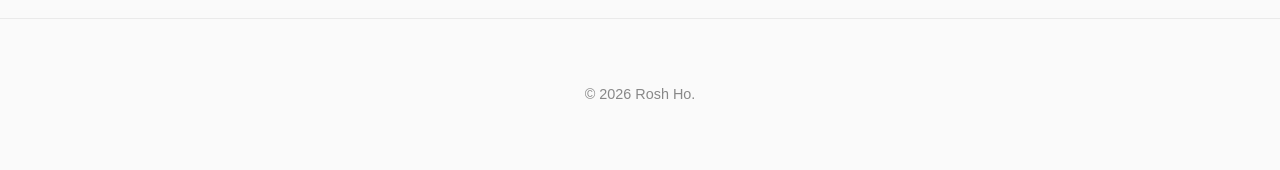
==== commit 849c946c: "Docs: paper status change for reglove" ====
--- a/index.html
+++ b/index.html
@@ -236,7 +236,7 @@
 						ReGlove is a low-cost vision-guided pneumatic glove that enables assistive orthoses using wrist-mounted cameras and edge computing, achieving 96.73% grasp accuracy and 82.71% success on object manipulation tasks—all for under $250 with commercial components.
 					</p>
                     <div class="project-links">
-						<a href="pdf\reglove-IEEE.pdf">paper (in-review)</a> 
+						<a href="pdf\reglove-IEEE.pdf">paper (accepted into IEEE BioRob 26')</a> 
                     </div>
                 </div>
             </div>
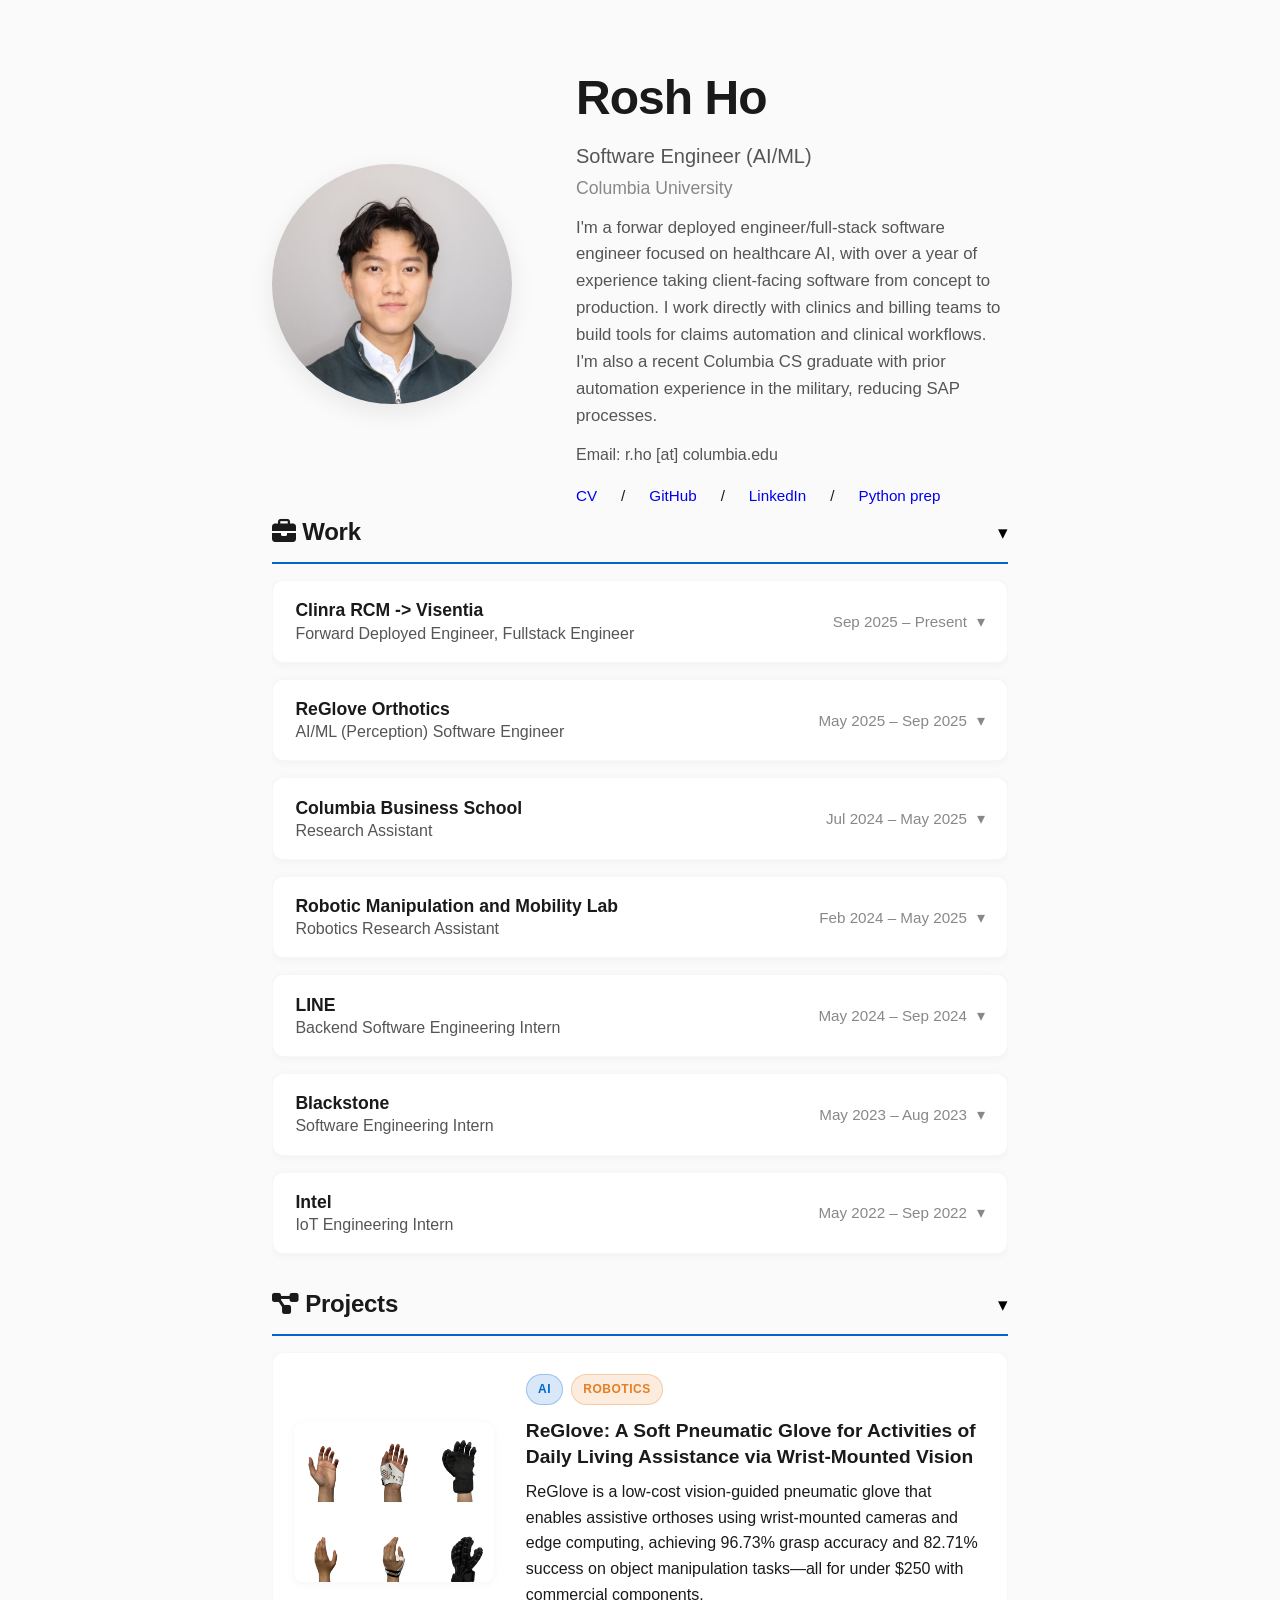
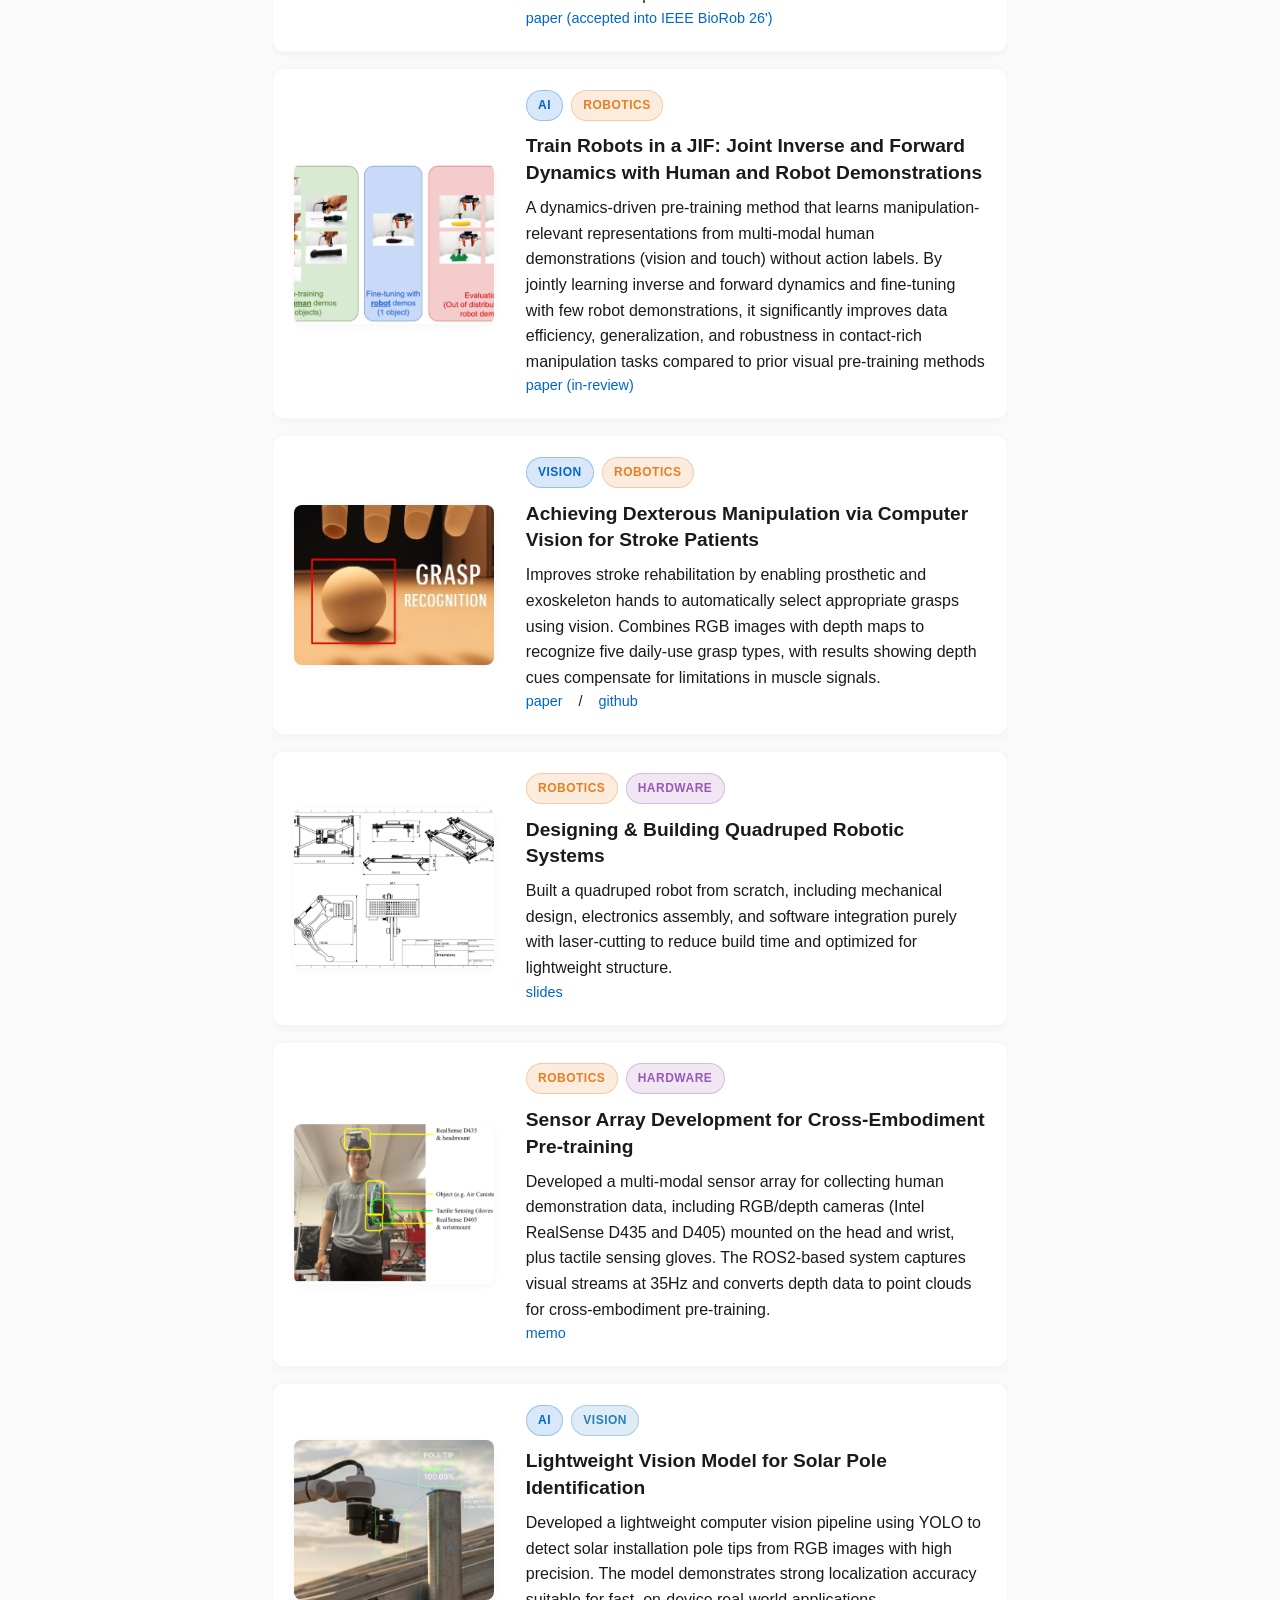
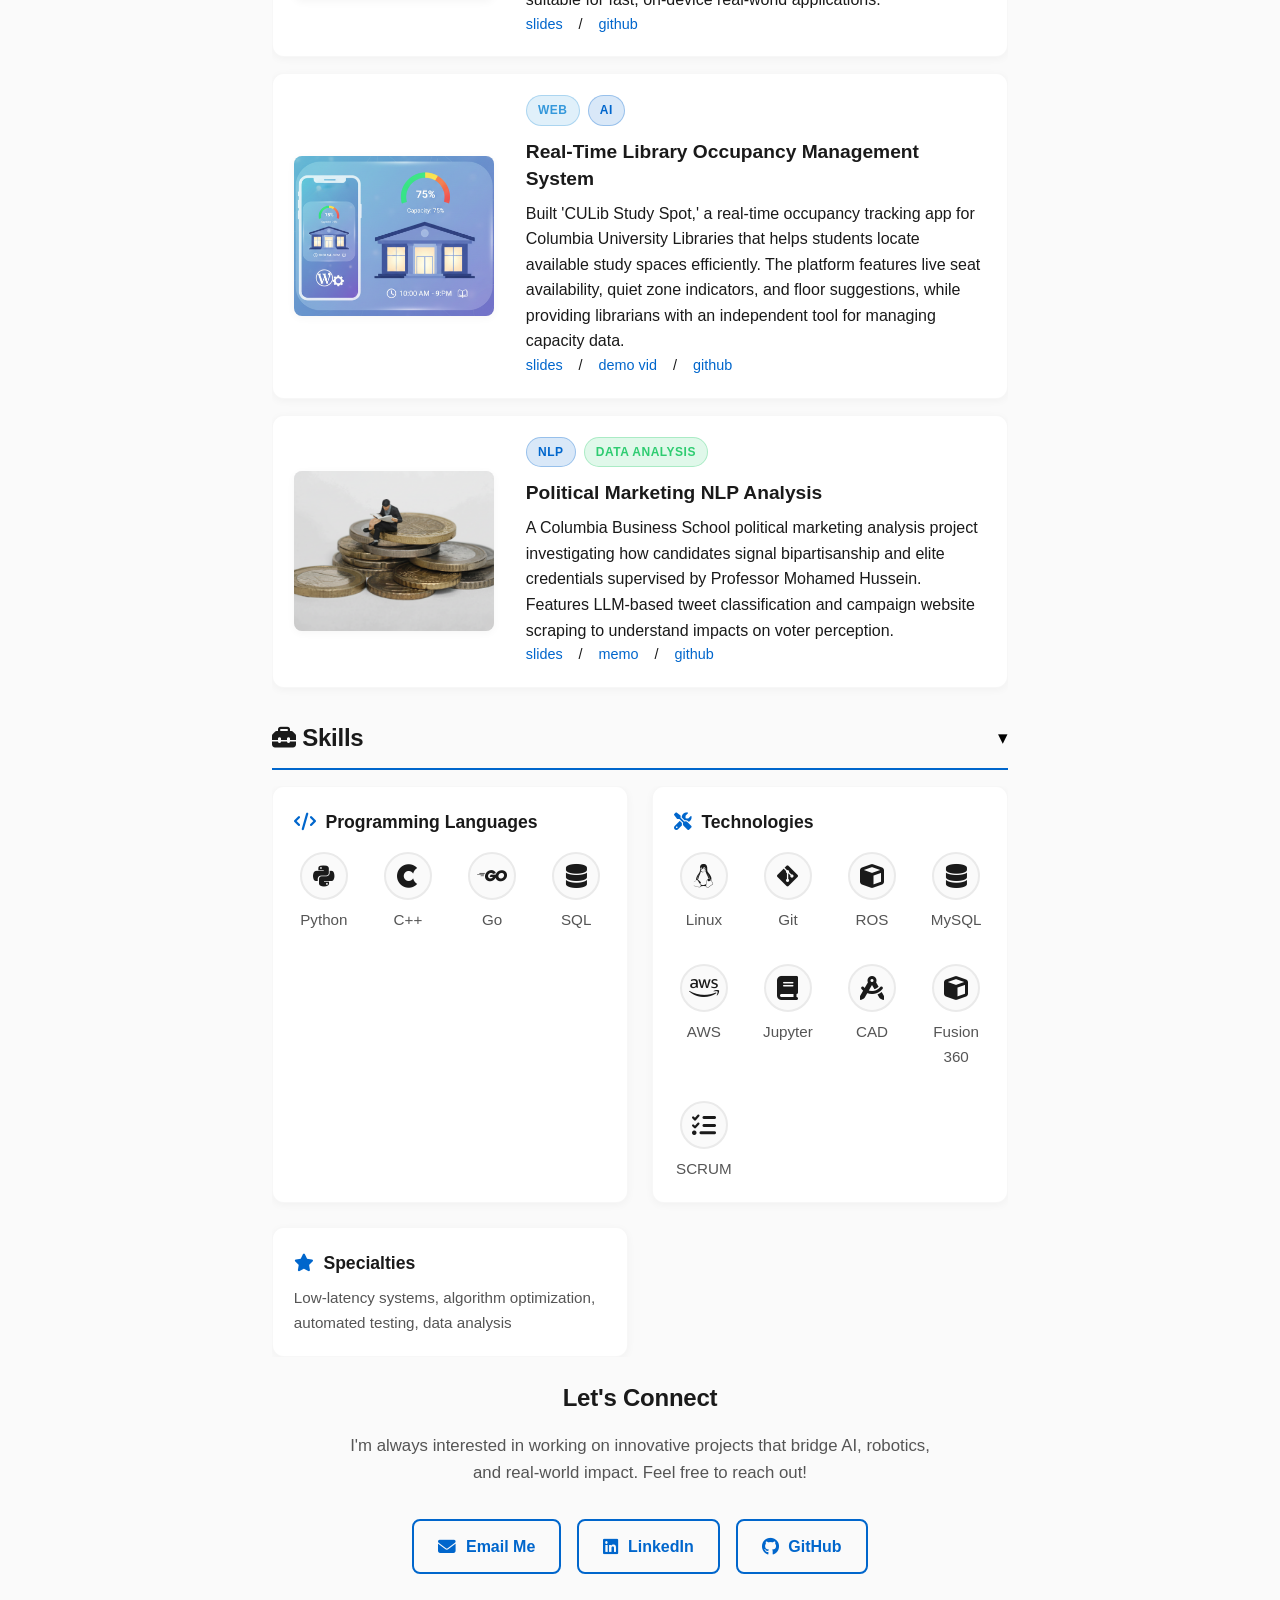
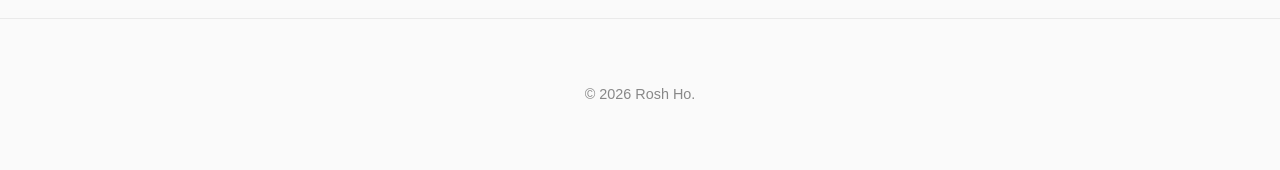
==== commit d611561e: "Feat: make python_prep md more UI readable and pdf linked" ====
--- a/index.html
+++ b/index.html
@@ -53,7 +53,8 @@
                         <!-- <a href="mailto:r.ho@columbia.edu">Email</a> / -->
                         <a href="pdf/Rosh-Ho-Columbia.pdf" target="_blank">CV</a> /
                         <a href="https://www.github.com/roshho">GitHub</a> /
-                        <a href="https://www.linkedin.com/in/roshho/">LinkedIn</a>
+                        <a href="https://www.linkedin.com/in/roshho/">LinkedIn</a> /
+                        <a href="/python-prep/">Python prep</a>
                     </div>
                 </div>
             </div>
--- a/styles.css
+++ b/styles.css
@@ -139,6 +139,7 @@
 
 .contact-links {
     display: flex;
+    flex-wrap: wrap;
     gap: 1.5rem;
     font-size: 0.95rem;
     font-weight: 500;
